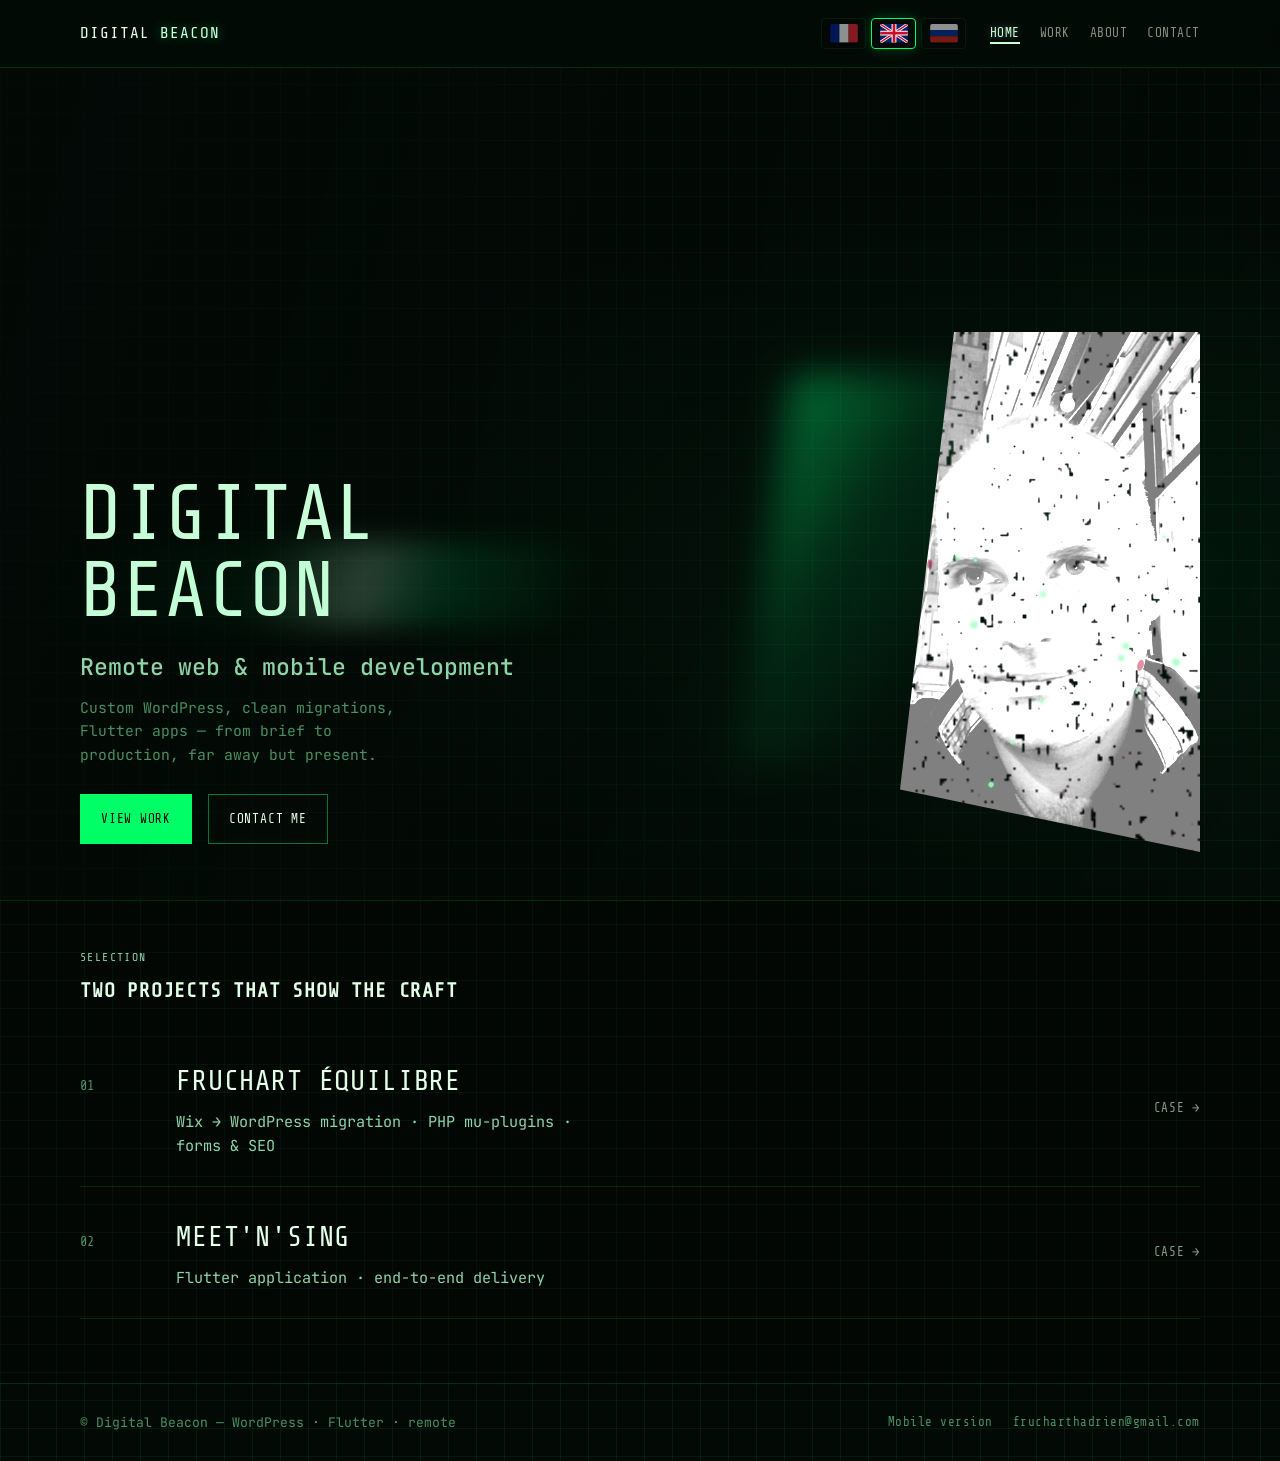
==== index.html @ d57f6b4e "Mobile portrait : fondu bords plus étroit, moins invasif sur le visage. Co-authored-by: Cursor <curs" ====
<!DOCTYPE html>
<html lang="fr">
<head>
  <meta charset="utf-8" />
  <meta name="viewport" content="width=device-width, initial-scale=1" />
  <title>Phare numérique — Développement web &amp; mobile à distance</title>
  <meta name="description" content="Phare numérique — WordPress, Elementor, PHP et Flutter. Sites sur mesure, migrations, apps — à distance." />
  <meta property="og:title" content="Phare numérique — Développement web & mobile" />
  <meta property="og:description" content="Sites sur mesure, migrations WordPress, Flutter — à distance." />
  <meta property="og:type" content="website" />
  <meta property="og:image" content="https://frucharthadrien-code.github.io/assets/portrait.jpg" />
  <link rel="preconnect" href="https://fonts.googleapis.com" />
  <link rel="preconnect" href="https://fonts.gstatic.com" crossorigin />
  <link href="https://fonts.googleapis.com/css2?family=JetBrains+Mono:wght@400;500;600;700&amp;family=Share+Tech+Mono&amp;display=swap" rel="stylesheet" />
  <link rel="stylesheet" href="css/main.css?v=20260812" />
  <script src="js/mobile-persist.js?v=20260812"></script>
</head>
<body data-page="index">
  <canvas id="matrix-canvas" class="matrix-canvas" aria-hidden="true"></canvas>
  <a class="skip-link" href="#main" data-i18n="common.skip">Aller au contenu</a>

  <header class="site-header">
    <div class="site-header__inner">
      <a class="brand" href="index.html"><span data-i18n="brand.line1">Phare</span> <span data-i18n="brand.line2" class="brand__accent">numérique</span></a>
      <div class="nav-bar">
        <button class="nav-toggle" type="button" data-nav-toggle aria-expanded="false" aria-controls="site-nav" data-i18n="common.menu">Menu</button>
        <nav class="nav nav-panel" id="site-nav" data-nav data-i18n-aria="common.navLabel" aria-label="Principale">
          <a href="index.html" aria-current="page" data-i18n="nav.home">Accueil</a>
          <a href="travaux.html" data-i18n="nav.works">Travaux</a>
          <a href="a-propos.html" data-i18n="nav.about">À propos</a>
          <a href="contact.html" data-i18n="nav.contact">Contact</a>
        </nav>
      </div>
    </div>
  </header>

  <main id="main">
    <section class="hero" aria-label="Présentation">
      <div class="hero__visual" aria-hidden="true"></div>
      <div class="hero__layout">
        <div class="hero__content">
          <p class="hero__brand reveal" data-i18n-html="brand.hero">Phare<br /><em>numérique</em></p>
          <h1 class="hero__title reveal" data-i18n="index.hero.title">Développement web &amp; mobile à distance</h1>
          <p class="hero__lead reveal" data-i18n="index.hero.lead">WordPress sur mesure, migrations propres, apps Flutter — du brief à la prod, depuis loin mais présent.</p>
          <div class="cta-row reveal">
            <a class="btn btn--primary" href="travaux.html" data-i18n="index.cta.works">Voir les travaux</a>
            <a class="btn btn--ghost" href="contact.html" data-i18n="index.cta.contact">Me contacter</a>
          </div>
        </div>
        <figure class="hero__portrait hero__portrait--gommage" aria-label="Portrait">
          <div class="hero__portrait-beam" aria-hidden="true"></div>
          <div class="hero__portrait-frame">
            <img src="assets/portrait.jpg" alt="" width="720" height="960" decoding="async" />
          </div>
        </figure>
      </div>
    </section>

    <section class="home-strip">
      <div class="wrap">
        <p class="eyebrow reveal" data-i18n="index.strip.eyebrow">Sélection</p>
        <h2 class="reveal" data-i18n="index.strip.title">Deux chantiers qui montrent le craft</h2>
        <ul class="work-list">
          <li>
            <a class="work-item reveal" href="etudes/fruchart-equilibre.html">
              <span class="work-item__num">01</span>
              <span>
                <p class="work-item__title" data-i18n="index.w1.title">Fruchart Équilibre</p>
                <p class="work-item__meta" data-i18n="index.w1.meta">Migration Wix → WordPress · mu-plugins PHP · formulaires &amp; SEO</p>
              </span>
              <span class="work-item__go" data-i18n="common.study">Étude →</span>
            </a>
          </li>
          <li>
            <a class="work-item reveal" href="etudes/meetnsing.html">
              <span class="work-item__num">02</span>
              <span>
                <p class="work-item__title" data-i18n="index.w2.title">Meet'n'Sing</p>
                <p class="work-item__meta" data-i18n="index.w2.meta">Application Flutter · livraison end-to-end</p>
              </span>
              <span class="work-item__go" data-i18n="common.study">Étude →</span>
            </a>
          </li>
        </ul>
      </div>
    </section>
  </main>

  <footer class="site-footer">
    <div class="site-footer__inner">
      <span data-i18n="common.footerTag">© Phare numérique — WordPress · Flutter · à distance</span>
      <span class="site-footer__links">
        <a href="mobile.html" class="mobile-enter-link" data-set-mobile data-i18n="common.mobileVersion">Version mobile</a>
        <a href="index.html" class="mobile-exit-link" data-clear-mobile data-i18n="common.desktopVersion">Version bureau</a>
        <a href="mailto:frucharthadrien@gmail.com">frucharthadrien@gmail.com</a>
      </span>
    </div>
  </footer>

  <script src="js/i18n.js?v=20260812" defer></script>
  <script src="js/nav-menu.js?v=20260812" defer></script>
  <script src="js/matrix.js?v=20260812" defer></script>
  <script src="js/portrait-gommage.js?v=20260812" defer></script>
  <script src="js/main.js?v=20260812" defer></script>
</body>
</html>
---- css/main.css ----
/* Phare numérique — matrix noir / blanc */
/* Polices chargées via <link> dans le HTML (évite @import + cache) */

:root {
  --bg: #030a06;
  --bg-2: #061510;
  --paper: #e4ffe8;
  --ink: #c8ffd9;
  --ink-soft: #8fd4a8;
  --muted: #4a8f62;
  --matrix: #00ff66;
  --matrix-bright: #b8ffcc;
  --line: rgba(0, 255, 120, 0.14);
  --glow: rgba(0, 255, 120, 0.45);
  --max: 1120px;
  --nav-h: 4.25rem;
  --ease: cubic-bezier(0.22, 1, 0.36, 1);
  --font-display: "Share Tech Mono", "JetBrains Mono", monospace;
  --font-body: "JetBrains Mono", monospace;
  --grid: 28px;
}

*,
*::before,
*::after {
  box-sizing: border-box;
}

html {
  scroll-behavior: smooth;
  overflow-x: hidden;
  max-width: 100%;
}

body {
  margin: 0;
  min-height: 100vh;
  overflow-x: hidden;
  max-width: 100%;
  font-family: var(--font-body);
  font-size: 1rem;
  line-height: 1.6;
  color: var(--paper);
  background-color: var(--bg);
  background-image:
    linear-gradient(rgba(0, 255, 120, 0.07) 1px, transparent 1px),
    linear-gradient(90deg, rgba(0, 255, 120, 0.07) 1px, transparent 1px);
  background-size: var(--grid) var(--grid);
}

.matrix-canvas {
  position: fixed;
  inset: 0;
  width: 100%;
  max-width: 100%;
  height: 100%;
  z-index: -1;
  pointer-events: none;
  opacity: 0.68;
}

main {
  position: relative;
}

img {
  max-width: 100%;
  display: block;
}

a {
  color: inherit;
  text-decoration-thickness: 1px;
  text-underline-offset: 0.2em;
  transition: color 0.2s var(--ease), opacity 0.2s var(--ease);
}

a:hover {
  color: var(--ink);
}

:focus-visible {
  outline: 2px solid var(--ink);
  outline-offset: 3px;
}

.skip-link {
  position: absolute;
  left: 1rem;
  top: -3rem;
  background: var(--ink);
  color: var(--bg);
  padding: 0.5rem 0.75rem;
  z-index: 100;
}

.skip-link:focus {
  top: 1rem;
}

/* —— Nav —— */
.site-header {
  position: sticky;
  top: 0;
  z-index: 50;
  height: var(--nav-h);
  display: flex;
  align-items: center;
  border-bottom: 1px solid var(--line);
  background: rgba(3, 10, 6, 0.9);
  backdrop-filter: blur(10px);
  overflow: visible;
}

.site-header__inner {
  display: flex;
  align-items: center;
  justify-content: space-between;
  gap: 1rem;
  overflow: visible;
  position: relative;
}

.site-header__inner,
.wrap {
  width: min(100% - 2.5rem, var(--max));
  margin-inline: auto;
}

.brand {
  font-family: var(--font-display);
  font-weight: 400;
  font-size: 1rem;
  letter-spacing: 0.06em;
  text-transform: uppercase;
  text-decoration: none;
}

.lang-switch {
  display: flex;
  align-items: center;
  gap: 0.35rem;
  margin-left: auto;
  margin-right: 0.5rem;
}

.lang-switch button {
  display: inline-flex;
  align-items: center;
  justify-content: center;
  border: 1px solid var(--line);
  background: rgba(3, 10, 6, 0.85);
  padding: 0.32rem 0.45rem;
  line-height: 0;
  cursor: pointer;
  border-radius: 4px;
  opacity: 0.55;
  transition: opacity 0.2s var(--ease), border-color 0.2s var(--ease), box-shadow 0.2s var(--ease), transform 0.2s var(--ease);
}

.lang-switch .lang-flag {
  display: block;
  width: 1.75rem;
  height: 1.15rem;
  border-radius: 2px;
  box-shadow: 0 0 0 1px rgba(0, 0, 0, 0.45);
}

.lang-switch button:hover {
  opacity: 0.85;
}

.lang-switch button.is-active {
  opacity: 1;
  border-color: var(--matrix);
  box-shadow: 0 0 14px rgba(0, 255, 120, 0.22);
}

.lang-switch button:focus-visible {
  outline: 2px solid var(--ink);
  outline-offset: 2px;
}

.brand__accent {
  color: var(--ink);
  text-shadow: 0 0 12px var(--glow);
  animation: brand-accent-glow 4s ease-in-out infinite;
}

@keyframes brand-accent-glow {
  0%, 100% { text-shadow: 0 0 10px rgba(0, 255, 120, 0.35); }
  50% { text-shadow: 0 0 18px rgba(0, 255, 120, 0.65), 0 0 32px rgba(0, 255, 120, 0.2); }
}

@media (prefers-reduced-motion: reduce) {
  .brand__accent {
    animation: none;
  }
}

.nav {
  display: flex;
  gap: 1.25rem;
  font-family: var(--font-display);
  font-size: 0.8rem;
  letter-spacing: 0.04em;
  text-transform: uppercase;
}

.nav a {
  text-decoration: none;
  opacity: 0.55;
}

.nav a:hover,
.nav a[aria-current="page"] {
  opacity: 1;
  color: var(--ink);
  text-shadow: 0 0 8px rgba(255, 255, 255, 0.35);
}

.nav a[aria-current="page"] {
  box-shadow: inset 0 -2px 0 var(--ink);
}

.nav-toggle {
  display: none;
  border: 1px solid var(--line);
  background: transparent;
  color: var(--paper);
  padding: 0.45rem 0.65rem;
  font-family: var(--font-display);
  font-size: 0.75rem;
  cursor: pointer;
}

/* —— Hero —— */
.hero {
  position: relative;
  min-height: calc(100vh - var(--nav-h));
  display: flex;
  align-items: end;
  overflow: hidden;
  isolation: isolate;
}

.hero__visual {
  position: absolute;
  inset: 0;
  z-index: -1;
  background:
    linear-gradient(105deg, rgba(3, 10, 6, 0.88) 0%, rgba(3, 10, 6, 0.55) 45%, rgba(3, 10, 6, 0.25) 100%),
    radial-gradient(ellipse at 85% 60%, rgba(0, 255, 120, 0.08), transparent 55%);
  pointer-events: none;
}

.hero__visual::after {
  display: none;
}

.hero__layout {
  width: min(100% - 2.5rem, var(--max));
  margin: 0 auto;
  padding: 2.5rem 0 3rem;
  display: grid;
  grid-template-columns: 1fr min(34vw, 300px);
  gap: clamp(1.5rem, 4vw, 3rem);
  align-items: end;
}

.hero__content {
  padding: 1rem 0 0.5rem;
  min-width: 0;
}

.hero__portrait {
  position: relative;
  margin: 0;
  align-self: end;
  justify-self: end;
  width: min(34vw, 300px);
  height: min(68vh, 520px);
}

.hero__portrait-beam {
  position: absolute;
  left: -45%;
  top: 8%;
  width: 90%;
  height: 75%;
  background: linear-gradient(
    118deg,
    rgba(0, 255, 120, 0.4) 0%,
    rgba(0, 255, 120, 0.1) 35%,
    transparent 70%
  );
  filter: blur(18px);
  transform: skewX(-8deg);
  pointer-events: none;
  z-index: 0;
}

.hero__portrait-frame {
  position: relative;
  width: 100%;
  height: 100%;
  overflow: hidden;
  clip-path: polygon(18% 0, 100% 0, 100% 100%, 0 88%);
  border-radius: 0 0 0 2.5rem;
  box-shadow:
    -12px 0 0 var(--matrix),
    0 0 40px rgba(0, 255, 120, 0.25),
    0 24px 48px rgba(0, 0, 0, 0.6);
}

.hero__portrait-frame::after {
  content: "";
  position: absolute;
  inset: 0;
  background: linear-gradient(
    180deg,
    transparent 55%,
    rgba(0, 0, 0, 0.55) 100%
  );
  pointer-events: none;
  z-index: 2;
}

.hero__portrait img {
  width: 100%;
  height: 100%;
  object-fit: cover;
  object-position: center 12%;
  filter: contrast(1.12) grayscale(1);
  transform: scale(1.02);
  -webkit-mask-image: linear-gradient(
    to bottom,
    transparent 0%,
    rgba(0, 0, 0, 0.45) 7%,
    rgba(0, 0, 0, 0.85) 12%,
    #000 20%,
    #000 100%
  );
  mask-image: linear-gradient(
    to bottom,
    transparent 0%,
    rgba(0, 0, 0, 0.45) 7%,
    rgba(0, 0, 0, 0.85) 12%,
    #000 20%,
    #000 100%
  );
}

.hero__portrait--gommage.is-gommage-running .hero__portrait-frame img {
  opacity: 0;
}

.hero__portrait--gommage.is-gommage-done:not(.is-gommage-fallback) .hero__portrait-frame img {
  opacity: 0;
}

.hero__portrait-gommage {
  position: absolute;
  inset: 0;
  z-index: 3;
  pointer-events: none;
}

@media (prefers-reduced-motion: reduce) {
  .hero__portrait--gommage .hero__portrait-frame img {
    opacity: 1;
  }
}

.hero__brand {
  position: relative;
  isolation: isolate;
  font-family: var(--font-display);
  font-weight: 400;
  font-size: clamp(2.4rem, 8vw, 4.8rem);
  line-height: 1;
  letter-spacing: 0.02em;
  text-transform: uppercase;
  margin: 0 0 1.25rem;
  max-width: 14ch;
  background-image: linear-gradient(
    102deg,
    var(--ink) 0%,
    var(--ink) 36%,
    var(--matrix-bright) 44%,
    #f0fff4 50%,
    var(--matrix-bright) 56%,
    var(--ink) 64%,
    var(--ink) 100%
  );
  background-size: 280% 100%;
  background-position: 115% 0;
  -webkit-background-clip: text;
  background-clip: text;
  -webkit-text-fill-color: transparent;
  animation:
    hero-phare-sweep 5.5s ease-in-out infinite,
    hero-phare-glow 5.5s ease-in-out infinite;
}

.hero__brand::before {
  content: "";
  position: absolute;
  left: -5%;
  top: 42%;
  width: 130%;
  height: 55%;
  background: linear-gradient(
    108deg,
    transparent 0%,
    rgba(0, 255, 120, 0.04) 28%,
    rgba(184, 255, 204, 0.22) 42%,
    rgba(0, 255, 120, 0.12) 52%,
    transparent 72%
  );
  filter: blur(14px);
  transform-origin: 8% 50%;
  animation: hero-phare-beam 5.5s ease-in-out infinite;
  pointer-events: none;
  z-index: -1;
}

.hero__brand em {
  font-style: normal;
  -webkit-text-fill-color: transparent;
  color: inherit;
  text-shadow: none;
}

@keyframes hero-phare-sweep {
  0%, 18% { background-position: 115% 0; }
  48%, 58% { background-position: -15% 0; }
  82%, 100% { background-position: 115% 0; }
}

@keyframes hero-phare-glow {
  0%, 20%, 80%, 100% {
    filter: drop-shadow(0 0 14px rgba(0, 255, 120, 0.22));
  }
  50% {
    filter:
      drop-shadow(0 0 26px rgba(0, 255, 120, 0.55))
      drop-shadow(0 0 48px rgba(0, 255, 120, 0.18));
  }
}

@keyframes hero-phare-beam {
  0%, 18% { opacity: 0.25; transform: rotate(-14deg) scaleX(0.65); }
  48%, 58% { opacity: 1; transform: rotate(6deg) scaleX(1); }
  82%, 100% { opacity: 0.25; transform: rotate(-14deg) scaleX(0.65); }
}

@media (prefers-reduced-motion: reduce) {
  .hero__brand {
    animation: none;
    background: none;
    -webkit-text-fill-color: var(--ink);
    color: var(--ink);
    filter: drop-shadow(0 0 14px rgba(0, 255, 120, 0.3));
  }

  .hero__brand::before {
    animation: none;
    opacity: 0.35;
    transform: rotate(-6deg);
  }

  .hero__brand em {
    -webkit-text-fill-color: var(--ink);
    color: var(--ink);
  }
}

.hero__title {
  font-family: var(--font-body);
  font-weight: 500;
  font-size: clamp(1.1rem, 2.2vw, 1.45rem);
  line-height: 1.35;
  margin: 0 0 0.85rem;
  max-width: 32ch;
  color: var(--ink-soft);
}

.hero__lead {
  margin: 0 0 1.75rem;
  color: var(--muted);
  max-width: 38ch;
  font-size: 0.92rem;
}

.cta-row {
  display: flex;
  flex-wrap: wrap;
  gap: 0.75rem 1rem;
}

.btn {
  display: inline-flex;
  align-items: center;
  justify-content: center;
  gap: 0.4rem;
  font-family: var(--font-display);
  font-size: 0.8rem;
  letter-spacing: 0.06em;
  text-transform: uppercase;
  text-decoration: none;
  padding: 0.85rem 1.25rem;
  border: 1px solid transparent;
  transition: transform 0.2s var(--ease), background 0.2s var(--ease), color 0.2s var(--ease), border-color 0.2s var(--ease), box-shadow 0.2s var(--ease);
}

.btn:hover {
  transform: translateY(-2px);
  color: inherit;
}

.btn--primary {
  background: var(--matrix);
  color: var(--bg);
}

.btn--primary:hover {
  background: var(--matrix-bright);
  color: var(--bg);
  box-shadow: 0 0 24px rgba(0, 255, 120, 0.45);
}

.btn--ghost {
  background: transparent;
  border-color: rgba(0, 255, 120, 0.45);
  color: var(--paper);
}

.btn--ghost:hover {
  border-color: var(--matrix);
  color: var(--matrix-bright);
  box-shadow: 0 0 16px rgba(0, 255, 120, 0.25);
}

/* —— Reveal motion —— */
.reveal {
  opacity: 0;
  transform: translateY(1.25rem);
  transition: opacity 0.7s var(--ease), transform 0.7s var(--ease);
}

.reveal.is-in {
  opacity: 1;
  transform: none;
}

.hero .reveal:nth-child(1) { transition-delay: 0.05s; }
.hero .reveal:nth-child(2) { transition-delay: 0.15s; }
.hero .reveal:nth-child(3) { transition-delay: 0.25s; }
.hero .reveal:nth-child(4) { transition-delay: 0.35s; }

/* —— Page sections —— */
.page-hero {
  padding: 3.5rem 0 2rem;
  border-bottom: 1px solid var(--line);
  background: rgba(3, 10, 6, 0.82);
  backdrop-filter: blur(8px);
}

.page-hero .wrap {
  padding: 1.25rem 1.35rem;
  background: rgba(3, 10, 6, 0.55);
  border: 1px solid var(--line);
  border-radius: 4px;
}

.page-hero h1 {
  font-family: var(--font-display);
  font-size: clamp(2.25rem, 5.5vw, 3.4rem);
  letter-spacing: 0.04em;
  text-transform: uppercase;
  line-height: 1.05;
  margin: 0 0 0.85rem;
  color: var(--paper);
  text-shadow:
    0 0 28px rgba(0, 0, 0, 0.95),
    0 2px 6px rgba(0, 0, 0, 0.85);
}

.page-hero p {
  margin: 0;
  color: var(--ink);
  max-width: 50ch;
  font-size: 1.08rem;
  line-height: 1.65;
  text-shadow: 0 1px 10px rgba(0, 0, 0, 0.9);
}

.section {
  padding: 3.5rem 0;
  background: rgba(3, 10, 6, 0.78);
  backdrop-filter: blur(6px);
}

.section--tight {
  padding: 2.5rem 0 4rem;
  background: rgba(3, 10, 6, 0.78);
  backdrop-filter: blur(6px);
}

.section .wrap,
.section--tight .wrap {
  padding: 1.25rem 1.35rem;
  background: rgba(3, 10, 6, 0.5);
  border: 1px solid rgba(0, 255, 120, 0.1);
  border-radius: 4px;
}

.eyebrow {
  font-family: var(--font-display);
  font-size: 0.72rem;
  letter-spacing: 0.12em;
  text-transform: uppercase;
  color: var(--ink-soft);
  margin: 0 0 0.5rem;
}

/* —— Work list —— */
.work-list {
  list-style: none;
  margin: 0;
  padding: 0;
}

.work-item {
  display: grid;
  grid-template-columns: 4.5rem 1fr auto;
  gap: 1rem 1.5rem;
  align-items: baseline;
  padding: 1.75rem 0;
  border-bottom: 1px solid var(--line);
  text-decoration: none;
  color: inherit;
}

.work-item:hover .work-item__title {
  color: var(--ink);
  text-shadow: 0 0 10px rgba(255, 255, 255, 0.3);
}

.work-item__num {
  font-family: var(--font-display);
  font-size: 0.85rem;
  color: var(--muted);
}

.work-item__title {
  font-family: var(--font-display);
  font-size: clamp(1.2rem, 3vw, 1.75rem);
  letter-spacing: 0.03em;
  text-transform: uppercase;
  margin: 0 0 0.35rem;
  transition: color 0.2s var(--ease), text-shadow 0.2s var(--ease);
}

/* Liens version mobile — accueil uniquement pour entrer, sortie si mode actif */
.mobile-enter-link {
  display: inline;
}

html.force-mobile .mobile-enter-link {
  display: none;
}

.mobile-exit-link {
  display: none;
}

html.force-mobile .mobile-exit-link {
  display: inline;
}

.work-item__meta {
  margin: 0;
  color: var(--ink-soft);
  font-size: 0.95rem;
  max-width: 48ch;
  text-shadow: 0 1px 8px rgba(0, 0, 0, 0.85);
}

.work-item__go {
  font-family: var(--font-display);
  font-size: 0.78rem;
  letter-spacing: 0.06em;
  text-transform: uppercase;
  white-space: nowrap;
  align-self: center;
  opacity: 0.6;
}

.work-item:hover .work-item__go {
  opacity: 1;
}

/* —— Case study —— */
.case-kicker {
  font-family: var(--font-display);
  font-size: 0.88rem;
  letter-spacing: 0.08em;
  text-transform: uppercase;
  color: var(--ink);
  margin: 0 0 1rem;
  text-shadow: 0 1px 8px rgba(0, 0, 0, 0.85);
}

.case-kicker a {
  text-decoration: none;
}

.prose {
  max-width: 62ch;
}

.prose h2 {
  font-family: var(--font-display);
  font-size: 1.38rem;
  letter-spacing: 0.04em;
  text-transform: uppercase;
  margin: 2.25rem 0 0.85rem;
  color: var(--paper);
  text-shadow: 0 0 20px rgba(0, 0, 0, 0.9);
}

.prose p,
.prose li {
  color: var(--paper);
  font-size: 1.05rem;
  line-height: 1.72;
  text-shadow: 0 1px 12px rgba(0, 0, 0, 0.88);
}

.prose code {
  font-size: 0.88em;
  color: var(--matrix-bright);
  background: rgba(0, 255, 120, 0.08);
  padding: 0.12em 0.35em;
  border-radius: 3px;
}

.prose ul {
  padding-left: 1.15rem;
}

.stack-tags {
  display: flex;
  flex-wrap: wrap;
  gap: 0.5rem;
  margin: 1rem 0 0;
  padding: 0;
  list-style: none;
}

.stack-tags li {
  font-family: var(--font-display);
  font-size: 0.7rem;
  letter-spacing: 0.06em;
  text-transform: uppercase;
  padding: 0.35rem 0.65rem;
  border: 1px solid var(--line);
  background: rgba(255, 255, 255, 0.04);
}

.live-link {
  display: inline-flex;
  margin-top: 1.5rem;
  font-family: var(--font-display);
  font-size: 0.82rem;
  letter-spacing: 0.06em;
  text-transform: uppercase;
  text-decoration: none;
  color: var(--ink);
}

.live-link:hover {
  text-shadow: 0 0 10px var(--glow);
}

/* —— Case study page (Meet'n'Sing…) —— */
.case-page__hero {
  background: rgba(3, 10, 6, 0.88);
}

.case-page__hero .wrap {
  padding: 1.5rem 1.35rem;
  background: rgba(3, 10, 6, 0.65);
  border: 1px solid var(--line);
  border-radius: 4px;
}

.case-page__hero h1 {
  background: linear-gradient(120deg, var(--paper) 0%, var(--matrix-bright) 45%, #ff6ec7 100%);
  -webkit-background-clip: text;
  background-clip: text;
  color: transparent;
  filter: drop-shadow(0 2px 8px rgba(0, 0, 0, 0.95));
}

.case-page__hero > .wrap > p {
  font-size: 1.1rem;
  color: var(--ink);
  line-height: 1.65;
  text-shadow: 0 1px 10px rgba(0, 0, 0, 0.9);
}

.case-page__tags {
  margin-top: 1.25rem;
}

.case-stats {
  display: grid;
  grid-template-columns: repeat(3, 1fr);
  gap: 1rem;
  padding: 1.25rem 1.35rem 2.5rem;
  border-bottom: 1px solid var(--line);
  background: rgba(3, 10, 6, 0.8);
  backdrop-filter: blur(6px);
  border: 1px solid rgba(0, 255, 120, 0.1);
  border-radius: 4px;
}

.case-stats__item {
  padding: 1rem 0.75rem;
  border: 1px solid var(--line);
  background: rgba(3, 10, 6, 0.72);
  text-align: center;
}

.case-stats__num {
  display: block;
  font-family: var(--font-display);
  font-size: clamp(1.4rem, 4vw, 2rem);
  color: var(--matrix-bright);
  letter-spacing: 0.04em;
}

.case-stats__label {
  display: block;
  margin-top: 0.35rem;
  font-size: 0.82rem;
  color: var(--ink);
  letter-spacing: 0.04em;
  text-transform: uppercase;
  text-shadow: 0 1px 8px rgba(0, 0, 0, 0.85);
}

.case-feature {
  padding: 2.5rem 0 1rem;
  display: flex;
  justify-content: center;
  background: rgba(3, 10, 6, 0.75);
  backdrop-filter: blur(6px);
}

.phone-frame {
  margin: 0;
  max-width: 280px;
  position: relative;
}

.phone-frame img {
  width: 100%;
  border-radius: 1.35rem;
  border: 2px solid rgba(255, 110, 199, 0.35);
  box-shadow:
    0 0 0 1px rgba(0, 255, 120, 0.2),
    0 0 40px rgba(255, 110, 199, 0.15),
    0 24px 48px rgba(0, 0, 0, 0.55);
  transition: transform 0.35s var(--ease), box-shadow 0.35s var(--ease);
}

.phone-frame:hover img {
  transform: translateY(-6px) scale(1.02);
  box-shadow:
    0 0 0 1px rgba(0, 255, 120, 0.35),
    0 0 50px rgba(255, 110, 199, 0.25),
    0 32px 56px rgba(0, 0, 0, 0.6);
}

.phone-frame figcaption {
  margin-top: 0.85rem;
  font-size: 0.92rem;
  color: var(--ink);
  text-align: center;
  line-height: 1.45;
  text-shadow: 0 1px 10px rgba(0, 0, 0, 0.9);
}

.phone-frame figcaption strong {
  color: var(--matrix-bright);
  font-family: var(--font-display);
  font-weight: 400;
  letter-spacing: 0.04em;
}

.phone-frame--hero {
  max-width: min(72vw, 320px);
}

.phone-frame--hero figcaption {
  font-family: var(--font-display);
  font-size: 0.78rem;
  letter-spacing: 0.08em;
  text-transform: uppercase;
  color: var(--muted);
}

/* Captures bureau complètes — recadrage haut/bas (chrome + barre des tâches) */
.shot-frame {
  margin: 0 auto;
  max-width: min(95vw, 820px);
  overflow: hidden;
  border-radius: 6px;
  border: 1px solid var(--line);
  box-shadow:
    0 0 0 1px rgba(0, 255, 120, 0.15),
    0 20px 40px rgba(0, 0, 0, 0.45);
  background: rgba(3, 10, 6, 0.9);
}

.shot-frame img {
  display: block;
  width: 100%;
  height: auto;
  clip-path: inset(7.5% 0 9.5% 0);
  transform: scale(1.06);
  transform-origin: center center;
}

.shot-frame figcaption {
  margin-top: 0.85rem;
  font-size: 0.92rem;
  color: var(--ink);
  text-align: center;
  line-height: 1.45;
  text-shadow: 0 1px 10px rgba(0, 0, 0, 0.9);
}

.shot-frame figcaption strong {
  color: var(--matrix-bright);
  font-family: var(--font-display);
  font-weight: 400;
  letter-spacing: 0.04em;
}

.case-gallery-note {
  margin: 0 0 1.75rem;
  font-size: 0.82rem;
  color: var(--ink-soft);
  line-height: 1.5;
  font-style: italic;
}

.case-gallery .shot-frame {
  max-width: 100%;
  width: min(100%, 820px);
  justify-self: center;
}

html.force-mobile .case-gallery .shot-frame {
  width: min(92vw, 820px);
}

@media (max-width: 760px) {
  .case-gallery .shot-frame {
    width: min(92vw, 820px);
  }
}

.case-gallery-section {
  padding-top: 1rem;
  background: rgba(3, 10, 6, 0.78);
  backdrop-filter: blur(6px);
}

.case-gallery-section .wrap {
  padding: 1.25rem 1.35rem;
  background: rgba(3, 10, 6, 0.5);
  border: 1px solid rgba(0, 255, 120, 0.1);
  border-radius: 4px;
}

.case-gallery__title {
  font-family: var(--font-display);
  font-size: 1.25rem;
  letter-spacing: 0.04em;
  text-transform: uppercase;
  margin: 0 0 2rem;
  text-shadow: 0 0 20px rgba(0, 0, 0, 0.9);
}

.case-gallery {
  display: grid;
  grid-template-columns: repeat(auto-fill, minmax(220px, 1fr));
  gap: 2rem 1.5rem;
  align-items: start;
}

.case-gallery .phone-frame {
  max-width: 100%;
  justify-self: center;
  width: min(100%, 260px);
}

@media (max-width: 760px) {
  .case-stats {
    grid-template-columns: 1fr;
  }

  .case-gallery {
    grid-template-columns: 1fr;
    gap: 2.5rem;
  }

  .case-gallery .phone-frame {
    width: min(85vw, 280px);
    margin-inline: auto;
  }

  /* Captures toujours visibles — pas bloquées par reveal */
  .case-page .case-gallery-section .phone-frame.reveal,
  .case-page .case-gallery-section .shot-frame.reveal {
    opacity: 1;
    transform: none;
  }
}

html.force-mobile .case-gallery {
  grid-template-columns: 1fr;
  gap: 2.5rem;
}

html.force-mobile .case-gallery .phone-frame {
  width: min(85vw, 280px);
  margin-inline: auto;
}

html.force-mobile .case-page .case-gallery-section .phone-frame.reveal,
html.force-mobile .case-page .case-gallery-section .shot-frame.reveal {
  opacity: 1;
  transform: none;
}

/* —— About / contact —— */
.split {
  display: grid;
  grid-template-columns: 1.1fr 0.9fr;
  gap: 3rem;
  align-items: start;
}

.panel {
  padding: 1.5rem;
  border: 1px solid var(--line);
  background: rgba(255, 255, 255, 0.03);
}

.panel h2 {
  font-family: var(--font-display);
  font-size: 1rem;
  letter-spacing: 0.04em;
  text-transform: uppercase;
  margin: 0 0 0.75rem;
}

.panel p {
  margin: 0 0 0.75rem;
  color: var(--ink-soft);
  font-size: 0.92rem;
}

.panel p:last-child {
  margin-bottom: 0;
}

.contact-mail {
  font-family: var(--font-display);
  font-size: clamp(1rem, 3vw, 1.4rem);
  text-decoration: none;
  letter-spacing: 0.04em;
}

.contact-list {
  list-style: none;
  margin: 1.5rem 0 0;
  padding: 0;
}

.contact-list li {
  padding: 0.65rem 0;
  border-top: 1px solid var(--line);
  font-family: var(--font-display);
  font-size: 0.88rem;
  letter-spacing: 0.03em;
}

.contact-list a {
  text-decoration: none;
  display: flex;
  justify-content: space-between;
  gap: 1rem;
}

/* —— Footer —— */
.site-footer {
  margin-top: auto;
  border-top: 1px solid var(--line);
  padding: 1.75rem 0;
  font-size: 0.82rem;
  color: var(--muted);
}

.site-footer__inner {
  width: min(100% - 2.5rem, var(--max));
  margin-inline: auto;
  display: flex;
  flex-wrap: wrap;
  justify-content: space-between;
  gap: 0.75rem 1.5rem;
  align-items: center;
}

.site-footer__links {
  display: flex;
  flex-wrap: wrap;
  gap: 1rem 1.25rem;
}

.site-footer a {
  text-decoration: none;
  font-family: var(--font-display);
  font-size: 0.78rem;
  letter-spacing: 0.04em;
}

/* —— Home strip —— */
.home-strip {
  padding: 3rem 0 4rem;
  border-top: 1px solid var(--line);
  background: rgba(0, 0, 0, 0.25);
}

.home-strip h2 {
  font-family: var(--font-display);
  font-size: 1.25rem;
  letter-spacing: 0.04em;
  text-transform: uppercase;
  margin: 0 0 1.5rem;
}

/* —— Mobile nav escalier (Fruchart §8bis) —— */
@keyframes phNavUnfold {
  from {
    max-height: 0;
    padding-top: 0;
    padding-bottom: 0;
    margin-bottom: 0;
    transform: translateY(-10px);
    overflow: hidden;
  }
  to {
    max-height: 52px;
    padding-top: 0.55rem;
    padding-bottom: 0.55rem;
    margin-bottom: 6px;
    transform: translateY(0);
    overflow: hidden;
  }
}

@keyframes phNavFold {
  from {
    max-height: 52px;
    padding-top: 0.55rem;
    padding-bottom: 0.55rem;
    margin-bottom: 6px;
    transform: translateY(0);
    overflow: hidden;
  }
  to {
    max-height: 0;
    padding-top: 0;
    padding-bottom: 0;
    margin-bottom: 0;
    transform: translateY(-10px);
    overflow: hidden;
  }
}

.nav-bar {
  position: relative;
  flex-shrink: 0;
  z-index: 2;
}

/* Menu ouvert — au-dessus de tout le contenu (Fruchart §8bis) */
body.nav-menu-open .site-header {
  z-index: 100050;
  isolation: isolate;
  overflow: visible;
}

body.nav-menu-open .site-header__inner {
  z-index: 100051;
  overflow: visible;
}

body.nav-menu-open .nav-bar {
  z-index: 100052;
  isolation: isolate;
}

body.nav-menu-open .lang-switch {
  z-index: 100052;
}

body.nav-menu-open .nav.is-open,
body.nav-menu-open .nav[data-menu-state="opening"],
body.nav-menu-open .nav[data-menu-state="closing"] {
  z-index: 100060;
}

body.nav-menu-open .nav a {
  position: relative;
  z-index: 100061;
}

/* backdrop-filter sur le contenu = couche GPU au-dessus du menu sticky */
body.nav-menu-open .page-hero,
body.nav-menu-open .section,
body.nav-menu-open .section--tight,
body.nav-menu-open .case-stats,
body.nav-menu-open .case-gallery-section,
body.nav-menu-open .case-feature {
  backdrop-filter: none;
}

@media (max-width: 760px) {
  .nav-toggle {
    display: inline-flex;
  }

  .nav-bar {
    position: relative;
  }

  .nav {
    position: absolute;
    top: calc(100% + 6px);
    right: 0;
    left: auto;
    flex-direction: column;
    align-items: flex-end;
    gap: 0;
    min-width: 0;
    width: max-content;
    max-width: min(calc(100vw - 24px), 280px);
    padding: 0;
    background: transparent;
    border: none;
    display: none;
    z-index: 100060;
  }

  .nav.is-open {
    display: flex;
  }

  .nav a {
    display: block;
    width: max-content;
    min-width: 118px;
    max-width: calc(100vw - 48px);
    align-self: flex-end;
    text-align: center;
    padding: 0.55rem 0.85rem;
    margin-bottom: 6px;
    border: 1px solid var(--matrix);
    background: rgba(3, 10, 6, 0.98);
    box-shadow: 0 0 14px rgba(0, 255, 120, 0.18);
    opacity: 1;
    position: relative;
    z-index: 100061;
  }

  .nav a[aria-current="page"] {
    box-shadow: 0 0 16px rgba(0, 255, 120, 0.35);
    border-color: var(--matrix-bright);
  }

  .nav a:nth-child(1) { margin-right: 0; }
  .nav a:nth-child(2) { margin-right: 12px; }
  .nav a:nth-child(3) { margin-right: 24px; }
  .nav a:nth-child(4) { margin-right: 36px; }

  .nav[data-menu-state="opening"] a {
    overflow: hidden;
    pointer-events: none;
    animation: phNavUnfold 0.34s ease both;
  }

  .nav[data-menu-state="opening"] a:nth-child(1) { animation-delay: 0.04s; }
  .nav[data-menu-state="opening"] a:nth-child(2) { animation-delay: 0.08s; }
  .nav[data-menu-state="opening"] a:nth-child(3) { animation-delay: 0.12s; }
  .nav[data-menu-state="opening"] a:nth-child(4) { animation-delay: 0.16s; }

  .nav[data-menu-state="open"] a {
    max-height: none;
    overflow: visible;
    transform: none;
    animation: none;
    pointer-events: auto;
    cursor: pointer;
  }

  .nav[data-menu-state="closing"] a {
    pointer-events: none;
    animation: phNavFold 0.34s ease both;
  }

  .nav[data-menu-state="closing"] a:nth-child(4) { animation-delay: 0.04s; }
  .nav[data-menu-state="closing"] a:nth-child(3) { animation-delay: 0.08s; }
  .nav[data-menu-state="closing"] a:nth-child(2) { animation-delay: 0.12s; }
  .nav[data-menu-state="closing"] a:nth-child(1) { animation-delay: 0.16s; }

  .work-item {
    grid-template-columns: 2.5rem 1fr;
  }

  .work-item__go {
    grid-column: 2;
  }

  .split {
    grid-template-columns: 1fr;
    gap: 1.5rem;
  }

  .hero__layout {
    grid-template-columns: 1fr;
    padding-bottom: 2rem;
  }

  .hero__portrait {
    order: -1;
    width: min(72vw, 260px);
    height: min(96vw, 340px);
    justify-self: start;
    margin-bottom: 0.5rem;
  }

  .hero__portrait::after {
    content: "";
    position: absolute;
    inset: 0;
    z-index: 4;
    pointer-events: none;
    background:
      linear-gradient(
        to left,
        var(--bg) 0%,
        rgba(3, 10, 6, 0.72) 5%,
        rgba(3, 10, 6, 0.2) 11%,
        transparent 19%
      ),
      linear-gradient(
        128deg,
        var(--bg) 0%,
        rgba(3, 10, 6, 0.62) 7%,
        rgba(3, 10, 6, 0.16) 13%,
        transparent 21%
      ),
      linear-gradient(
        180deg,
        var(--bg) 0%,
        rgba(3, 10, 6, 0.68) 5%,
        rgba(3, 10, 6, 0.22) 11%,
        rgba(3, 10, 6, 0.05) 17%,
        transparent 23%
      );
  }

  .hero__portrait-frame {
    clip-path: polygon(11% 0, 100% 0, 100% 100%, 0 91%);
    border-radius: 0 0 0 1.75rem;
    box-shadow:
      -8px 0 0 var(--matrix),
      0 0 24px rgba(0, 255, 120, 0.2),
      0 16px 32px rgba(0, 0, 0, 0.5);
  }

  .hero__portrait img {
    object-position: center 26%;
    -webkit-mask-image:
      linear-gradient(to left, transparent 0%, rgba(0, 0, 0, 0.45) 4%, #000 13%, #000 100%),
      linear-gradient(128deg, transparent 0%, rgba(0, 0, 0, 0.3) 7%, #000 17%, #000 100%),
      linear-gradient(to bottom, transparent 0%, rgba(0, 0, 0, 0.45) 4%, #000 15%, #000 100%);
    -webkit-mask-composite: source-in;
    mask-image:
      linear-gradient(to left, transparent 0%, rgba(0, 0, 0, 0.45) 4%, #000 13%, #000 100%),
      linear-gradient(128deg, transparent 0%, rgba(0, 0, 0, 0.3) 7%, #000 17%, #000 100%),
      linear-gradient(to bottom, transparent 0%, rgba(0, 0, 0, 0.45) 4%, #000 15%, #000 100%);
    mask-composite: intersect;
  }

  .hero__content {
    padding-top: 0;
    padding-bottom: 0;
  }

  .hero {
    overflow: hidden;
  }

  .hero__portrait-beam {
    left: -25%;
    width: 75%;
  }

  .matrix-canvas {
    opacity: 0.62;
  }
}

/* force-mobile — même menu escalier que @media mobile */
html.force-mobile .nav-toggle {
  display: inline-flex;
}

html.force-mobile .nav-bar {
  position: relative;
}

html.force-mobile .nav {
  position: absolute;
  top: calc(100% + 6px);
  right: 0;
  left: auto;
  flex-direction: column;
  align-items: flex-end;
  gap: 0;
  min-width: 0;
  width: max-content;
  max-width: min(calc(100vw - 24px), 280px);
  padding: 0;
  background: transparent;
  border: none;
  display: none;
  z-index: 100060;
}

html.force-mobile .nav.is-open {
  display: flex;
}

html.force-mobile .nav a {
  display: block;
  width: max-content;
  min-width: 118px;
  max-width: calc(100vw - 48px);
  align-self: flex-end;
  text-align: center;
  padding: 0.55rem 0.85rem;
  margin-bottom: 6px;
  border: 1px solid var(--matrix);
  background: rgba(3, 10, 6, 0.98);
  box-shadow: 0 0 14px rgba(0, 255, 120, 0.18);
  opacity: 1;
  position: relative;
  z-index: 100061;
}

html.force-mobile .nav a[aria-current="page"] {
  box-shadow: 0 0 16px rgba(0, 255, 120, 0.35);
  border-color: var(--matrix-bright);
}

html.force-mobile .nav a:nth-child(1) { margin-right: 0; }
html.force-mobile .nav a:nth-child(2) { margin-right: 12px; }
html.force-mobile .nav a:nth-child(3) { margin-right: 24px; }
html.force-mobile .nav a:nth-child(4) { margin-right: 36px; }

html.force-mobile .nav[data-menu-state="opening"] a {
  overflow: hidden;
  pointer-events: none;
  animation: phNavUnfold 0.34s ease both;
}

html.force-mobile .nav[data-menu-state="opening"] a:nth-child(1) { animation-delay: 0.04s; }
html.force-mobile .nav[data-menu-state="opening"] a:nth-child(2) { animation-delay: 0.08s; }
html.force-mobile .nav[data-menu-state="opening"] a:nth-child(3) { animation-delay: 0.12s; }
html.force-mobile .nav[data-menu-state="opening"] a:nth-child(4) { animation-delay: 0.16s; }

html.force-mobile .nav[data-menu-state="open"] a {
  max-height: none;
  overflow: visible;
  transform: none;
  animation: none;
  pointer-events: auto;
  cursor: pointer;
}

html.force-mobile .nav[data-menu-state="closing"] a {
  pointer-events: none;
  animation: phNavFold 0.34s ease both;
}

html.force-mobile .nav[data-menu-state="closing"] a:nth-child(4) { animation-delay: 0.04s; }
html.force-mobile .nav[data-menu-state="closing"] a:nth-child(3) { animation-delay: 0.08s; }
html.force-mobile .nav[data-menu-state="closing"] a:nth-child(2) { animation-delay: 0.12s; }
html.force-mobile .nav[data-menu-state="closing"] a:nth-child(1) { animation-delay: 0.16s; }

html.force-mobile .work-item {
  grid-template-columns: 2.5rem 1fr;
}

html.force-mobile .work-item__go {
  grid-column: 2;
}

html.force-mobile .split {
  grid-template-columns: 1fr;
  gap: 1.5rem;
}

html.force-mobile .hero__layout {
  grid-template-columns: 1fr;
  padding-bottom: 2rem;
}

html.force-mobile .hero__portrait {
  order: -1;
  width: min(72vw, 260px);
  height: min(96vw, 340px);
  justify-self: start;
  margin-bottom: 0.5rem;
}

html.force-mobile .hero__portrait::after {
  content: "";
  position: absolute;
  inset: 0;
  z-index: 4;
  pointer-events: none;
  background:
    linear-gradient(
      to left,
      var(--bg) 0%,
      rgba(3, 10, 6, 0.72) 5%,
      rgba(3, 10, 6, 0.2) 11%,
      transparent 19%
    ),
    linear-gradient(
      128deg,
      var(--bg) 0%,
      rgba(3, 10, 6, 0.62) 7%,
      rgba(3, 10, 6, 0.16) 13%,
      transparent 21%
    ),
    linear-gradient(
      180deg,
      var(--bg) 0%,
      rgba(3, 10, 6, 0.68) 5%,
      rgba(3, 10, 6, 0.22) 11%,
      rgba(3, 10, 6, 0.05) 17%,
      transparent 23%
    );
}

html.force-mobile .hero__portrait-frame {
  clip-path: polygon(11% 0, 100% 0, 100% 100%, 0 91%);
  border-radius: 0 0 0 1.75rem;
  box-shadow:
    -8px 0 0 var(--matrix),
    0 0 24px rgba(0, 255, 120, 0.2),
    0 16px 32px rgba(0, 0, 0, 0.5);
}

html.force-mobile .hero__portrait img {
  object-position: center 26%;
  -webkit-mask-image:
    linear-gradient(to left, transparent 0%, rgba(0, 0, 0, 0.45) 4%, #000 13%, #000 100%),
    linear-gradient(128deg, transparent 0%, rgba(0, 0, 0, 0.3) 7%, #000 17%, #000 100%),
    linear-gradient(to bottom, transparent 0%, rgba(0, 0, 0, 0.45) 4%, #000 15%, #000 100%);
  -webkit-mask-composite: source-in;
  mask-image:
    linear-gradient(to left, transparent 0%, rgba(0, 0, 0, 0.45) 4%, #000 13%, #000 100%),
    linear-gradient(128deg, transparent 0%, rgba(0, 0, 0, 0.3) 7%, #000 17%, #000 100%),
    linear-gradient(to bottom, transparent 0%, rgba(0, 0, 0, 0.45) 4%, #000 15%, #000 100%);
  mask-composite: intersect;
}

html.force-mobile .hero__content {
  padding-top: 0;
  padding-bottom: 0;
}

html.force-mobile .matrix-canvas {
  opacity: 0.62;
  left: 0;
  right: 0;
  width: 100%;
  max-width: 100%;
  transform: none;
}

html.force-mobile .hero__brand {
  font-size: clamp(2rem, 11vw, 3.2rem);
}

html.force-mobile .hero {
  overflow: hidden;
}

html.force-mobile .hero__portrait-beam {
  display: none;
}

html.force-mobile .site-header,
html.force-mobile .site-header__inner {
  overflow: visible;
}

html.force-mobile .site-header,
html.force-mobile main,
html.force-mobile .home-strip,
html.force-mobile .site-footer {
  max-width: 100%;
}

html.force-mobile .hero__layout,
html.force-mobile .wrap,
html.force-mobile .site-header__inner {
  width: min(100% - 1.5rem, var(--max));
  max-width: 100%;
}

html.force-mobile body {
  overflow-x: hidden;
  max-width: 100%;
  width: 100%;
  margin: 0;
  box-shadow: none;
  position: relative;
}

@media (min-width: 761px) {
  html.force-mobile body {
    max-width: 480px;
    margin-inline: auto;
    box-shadow: 0 0 0 1px var(--line);
  }

  html.force-mobile .matrix-canvas {
    left: 50%;
    right: auto;
    width: 480px;
    max-width: 480px;
    transform: translateX(-50%);
  }
}

@media (prefers-reduced-motion: reduce) {
  html { scroll-behavior: auto; }
  .reveal {
    opacity: 1;
    transform: none;
    transition: none;
  }
  .btn:hover {
    transform: none;
  }
  .nav[data-menu-state="opening"] a,
  .nav[data-menu-state="closing"] a,
  html.force-mobile .nav[data-menu-state="opening"] a,
  html.force-mobile .nav[data-menu-state="closing"] a {
    animation: none !important;
  }
}
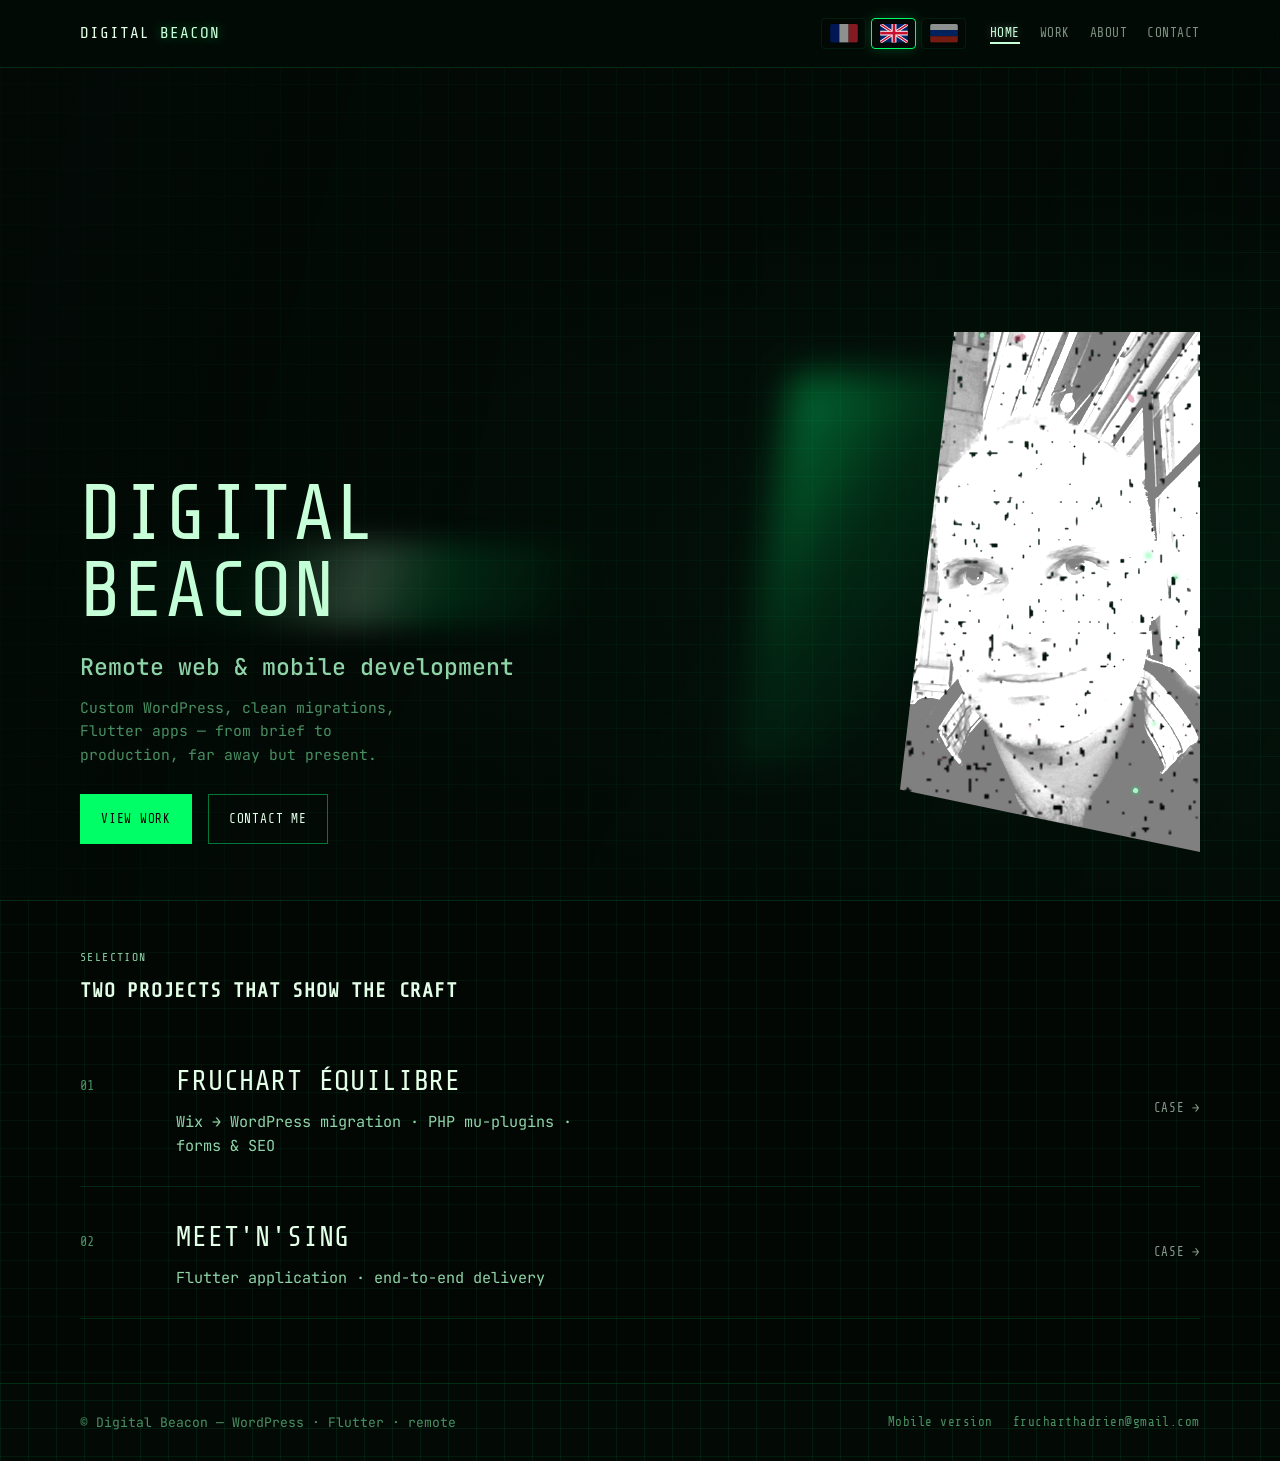
==== commit a22a91fb: "Retire la note interne de recadrage visible sur l'étude Fruchart. Co-authored-by: Cursor <cursoragen" ====
--- a/index.html
+++ b/index.html
@@ -12,8 +12,8 @@
   <link rel="preconnect" href="https://fonts.googleapis.com" />
   <link rel="preconnect" href="https://fonts.gstatic.com" crossorigin />
   <link href="https://fonts.googleapis.com/css2?family=JetBrains+Mono:wght@400;500;600;700&amp;family=Share+Tech+Mono&amp;display=swap" rel="stylesheet" />
-  <link rel="stylesheet" href="css/main.css?v=20260812" />
-  <script src="js/mobile-persist.js?v=20260812"></script>
+  <link rel="stylesheet" href="css/main.css?v=20260813" />
+  <script src="js/mobile-persist.js?v=20260813"></script>
 </head>
 <body data-page="index">
   <canvas id="matrix-canvas" class="matrix-canvas" aria-hidden="true"></canvas>
@@ -97,10 +97,10 @@
     </div>
   </footer>
 
-  <script src="js/i18n.js?v=20260812" defer></script>
-  <script src="js/nav-menu.js?v=20260812" defer></script>
-  <script src="js/matrix.js?v=20260812" defer></script>
-  <script src="js/portrait-gommage.js?v=20260812" defer></script>
-  <script src="js/main.js?v=20260812" defer></script>
+  <script src="js/i18n.js?v=20260813" defer></script>
+  <script src="js/nav-menu.js?v=20260813" defer></script>
+  <script src="js/matrix.js?v=20260813" defer></script>
+  <script src="js/portrait-gommage.js?v=20260813" defer></script>
+  <script src="js/main.js?v=20260813" defer></script>
 </body>
 </html>
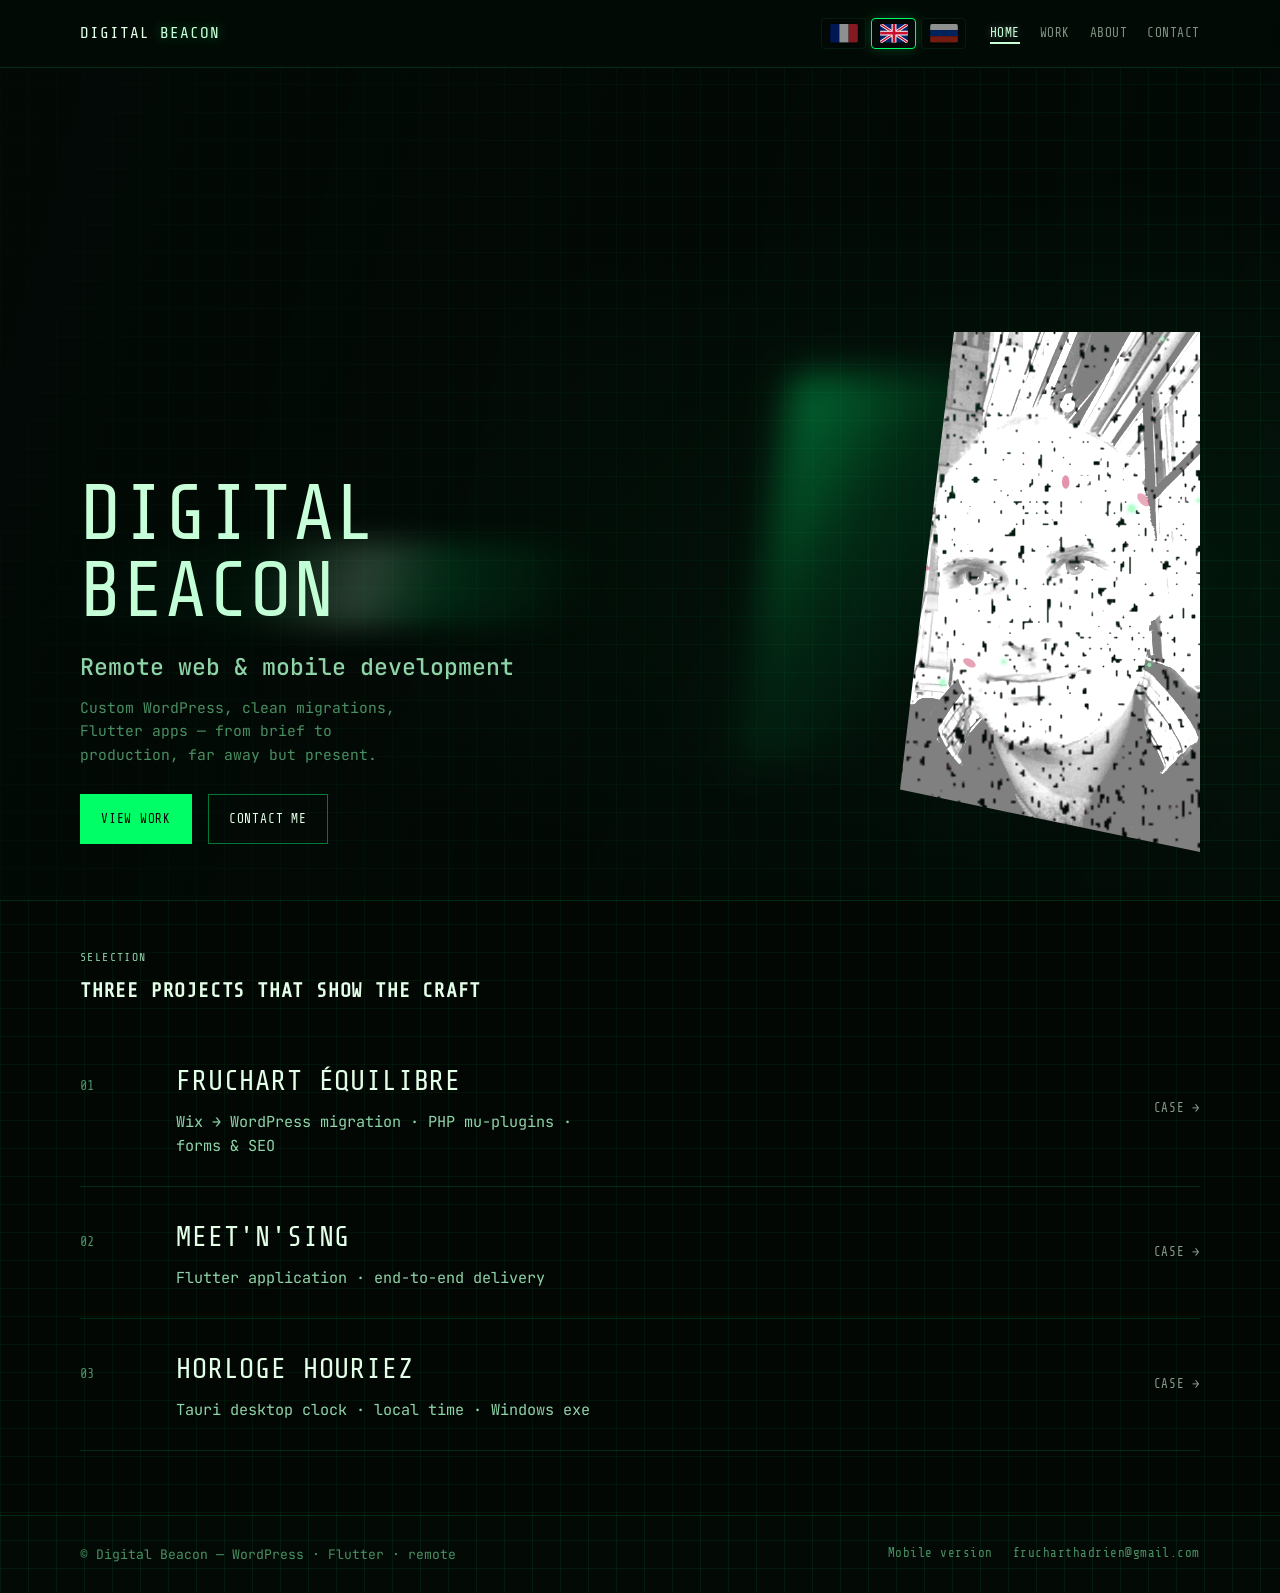
==== commit 0379199c: "Ajoute Horloge Houriez comme 3e étude de cas portfolio. Page Tauri avec capture détourée, histoire d" ====
--- a/index.html
+++ b/index.html
@@ -59,7 +59,7 @@
     <section class="home-strip">
       <div class="wrap">
         <p class="eyebrow reveal" data-i18n="index.strip.eyebrow">Sélection</p>
-        <h2 class="reveal" data-i18n="index.strip.title">Deux chantiers qui montrent le craft</h2>
+        <h2 class="reveal" data-i18n="index.strip.title">Trois chantiers qui montrent le craft</h2>
         <ul class="work-list">
           <li>
             <a class="work-item reveal" href="etudes/fruchart-equilibre.html">
@@ -77,6 +77,16 @@
               <span>
                 <p class="work-item__title" data-i18n="index.w2.title">Meet'n'Sing</p>
                 <p class="work-item__meta" data-i18n="index.w2.meta">Application Flutter · livraison end-to-end</p>
+              </span>
+              <span class="work-item__go" data-i18n="common.study">Étude →</span>
+            </a>
+          </li>
+          <li>
+            <a class="work-item reveal" href="etudes/horloge-houriez.html">
+              <span class="work-item__num">03</span>
+              <span>
+                <p class="work-item__title" data-i18n="index.w3.title">Horloge Houriez</p>
+                <p class="work-item__meta" data-i18n="index.w3.meta">Horloge bureau Tauri · heure locale · exe Windows</p>
               </span>
               <span class="work-item__go" data-i18n="common.study">Étude →</span>
             </a>
--- a/css/main.css
+++ b/css/main.css
@@ -950,6 +950,42 @@
   font-family: var(--font-display);
   font-weight: 400;
   letter-spacing: 0.04em;
+}
+
+/* Horloge Houriez — capture détourée (PNG alpha) */
+.horloge-frame {
+  margin: 0 auto;
+  max-width: min(92vw, 440px);
+  text-align: center;
+}
+
+.horloge-frame img {
+  display: block;
+  width: 100%;
+  height: auto;
+  filter: drop-shadow(0 18px 42px rgba(0, 0, 0, 0.55))
+    drop-shadow(0 0 28px rgba(0, 255, 120, 0.12));
+  transition: transform 0.35s ease, filter 0.35s ease;
+}
+
+.horloge-frame:hover img {
+  transform: translateY(-6px) scale(1.02);
+  filter: drop-shadow(0 22px 48px rgba(0, 0, 0, 0.6))
+    drop-shadow(0 0 36px rgba(255, 110, 199, 0.18));
+}
+
+.horloge-frame figcaption {
+  margin-top: 0.85rem;
+  font-size: 0.92rem;
+  color: var(--ink);
+  font-family: var(--font-display);
+  letter-spacing: 0.06em;
+  text-transform: uppercase;
+  text-shadow: 0 1px 10px rgba(0, 0, 0, 0.9);
+}
+
+.horloge-frame--hero {
+  max-width: min(88vw, 460px);
 }
 
 .case-gallery-note {
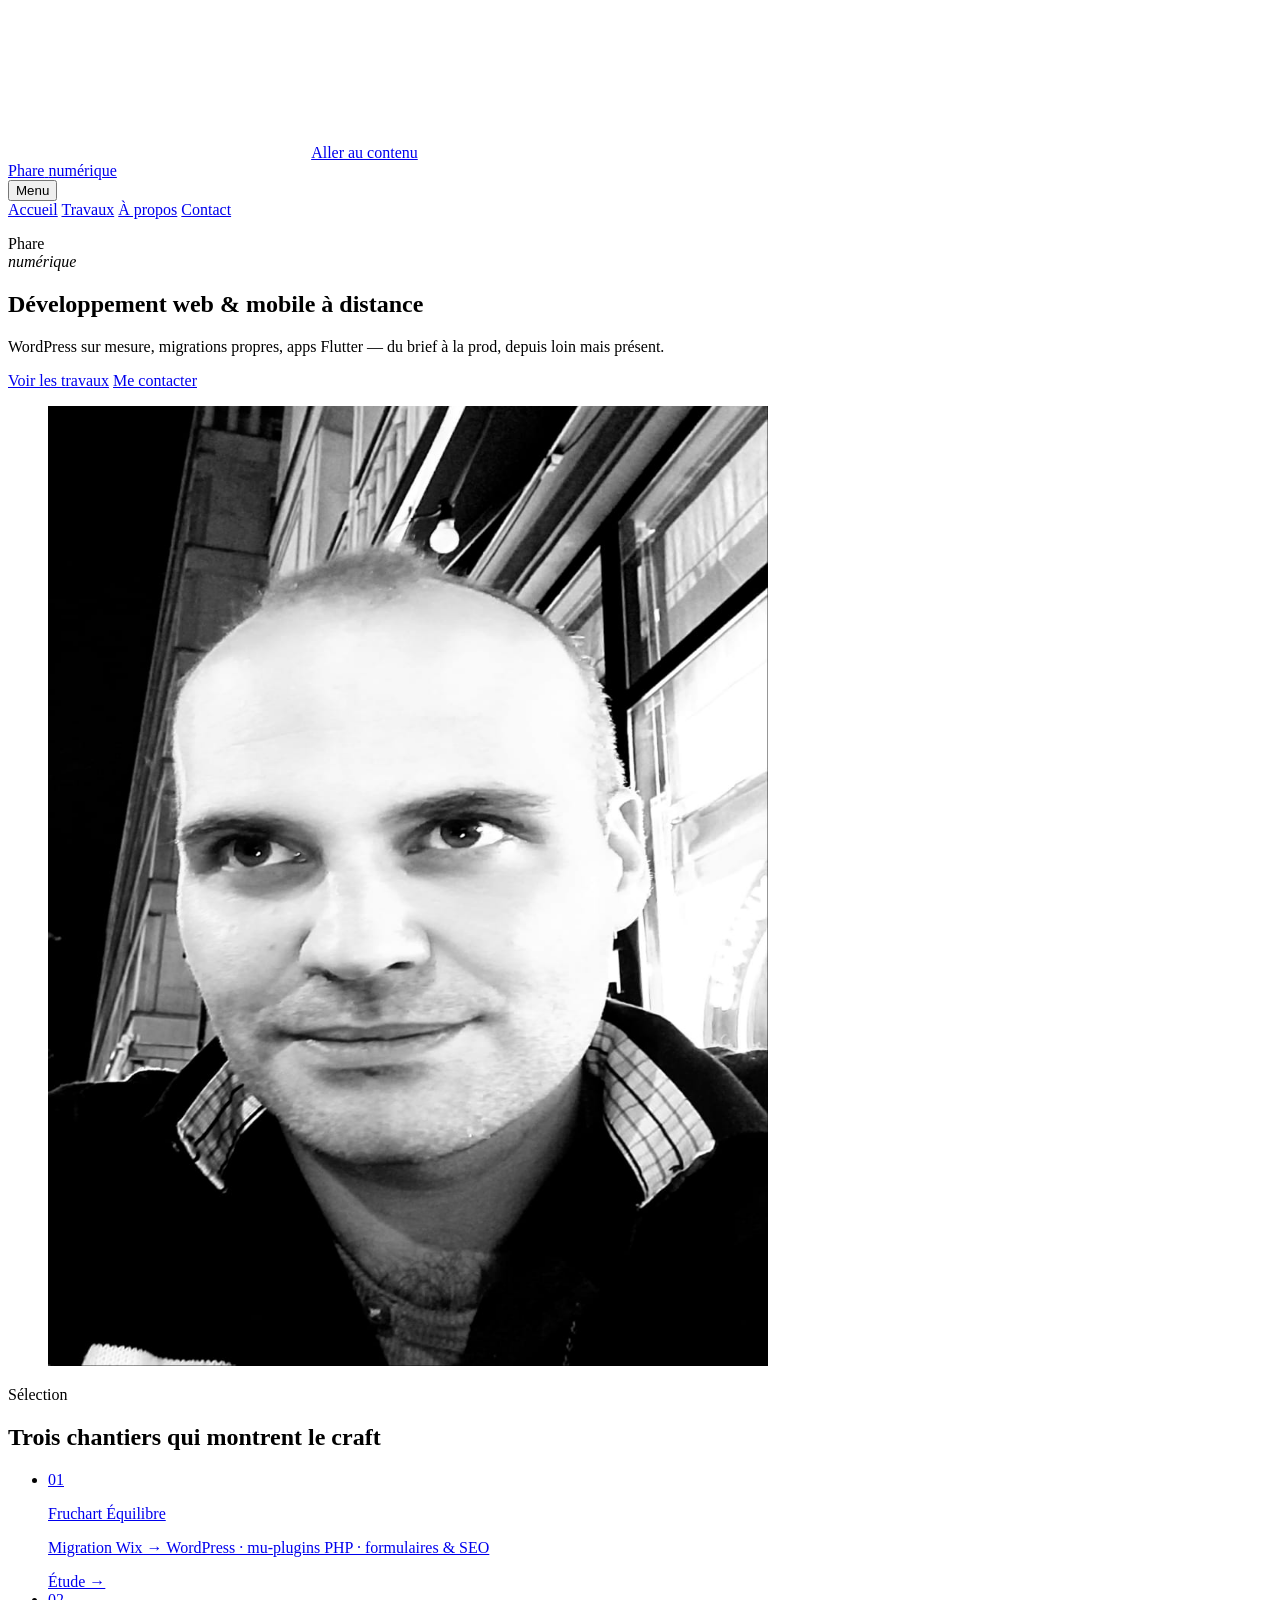
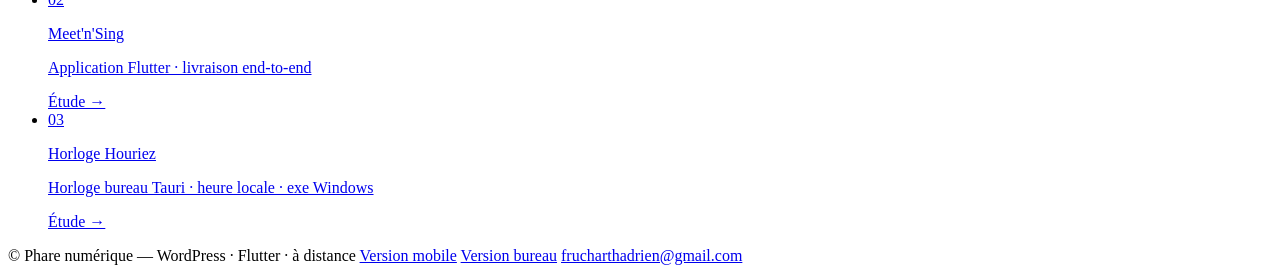
==== commit ecee9e90: "Cache-bust v=20260815 pour forcer reload mobile/navigateur. Co-authored-by: Cursor <cursoragent@curs" ====
--- a/index.html
+++ b/index.html
@@ -12,8 +12,8 @@
   <link rel="preconnect" href="https://fonts.googleapis.com" />
   <link rel="preconnect" href="https://fonts.gstatic.com" crossorigin />
   <link href="https://fonts.googleapis.com/css2?family=JetBrains+Mono:wght@400;500;600;700&amp;family=Share+Tech+Mono&amp;display=swap" rel="stylesheet" />
-  <link rel="stylesheet" href="css/main.css?v=20260813" />
-  <script src="js/mobile-persist.js?v=20260813"></script>
+  <link rel="stylesheet" href="css/main.css\?v=20260815" />
+  <script src="js/mobile-persist.js\?v=20260815"></script>
 </head>
 <body data-page="index">
   <canvas id="matrix-canvas" class="matrix-canvas" aria-hidden="true"></canvas>
@@ -107,10 +107,10 @@
     </div>
   </footer>
 
-  <script src="js/i18n.js?v=20260813" defer></script>
-  <script src="js/nav-menu.js?v=20260813" defer></script>
-  <script src="js/matrix.js?v=20260813" defer></script>
-  <script src="js/portrait-gommage.js?v=20260813" defer></script>
-  <script src="js/main.js?v=20260813" defer></script>
+  <script src="js/i18n.js\?v=20260815" defer></script>
+  <script src="js/nav-menu.js\?v=20260815" defer></script>
+  <script src="js/matrix.js\?v=20260815" defer></script>
+  <script src="js/portrait-gommage.js\?v=20260815" defer></script>
+  <script src="js/main.js\?v=20260815" defer></script>
 </body>
 </html>
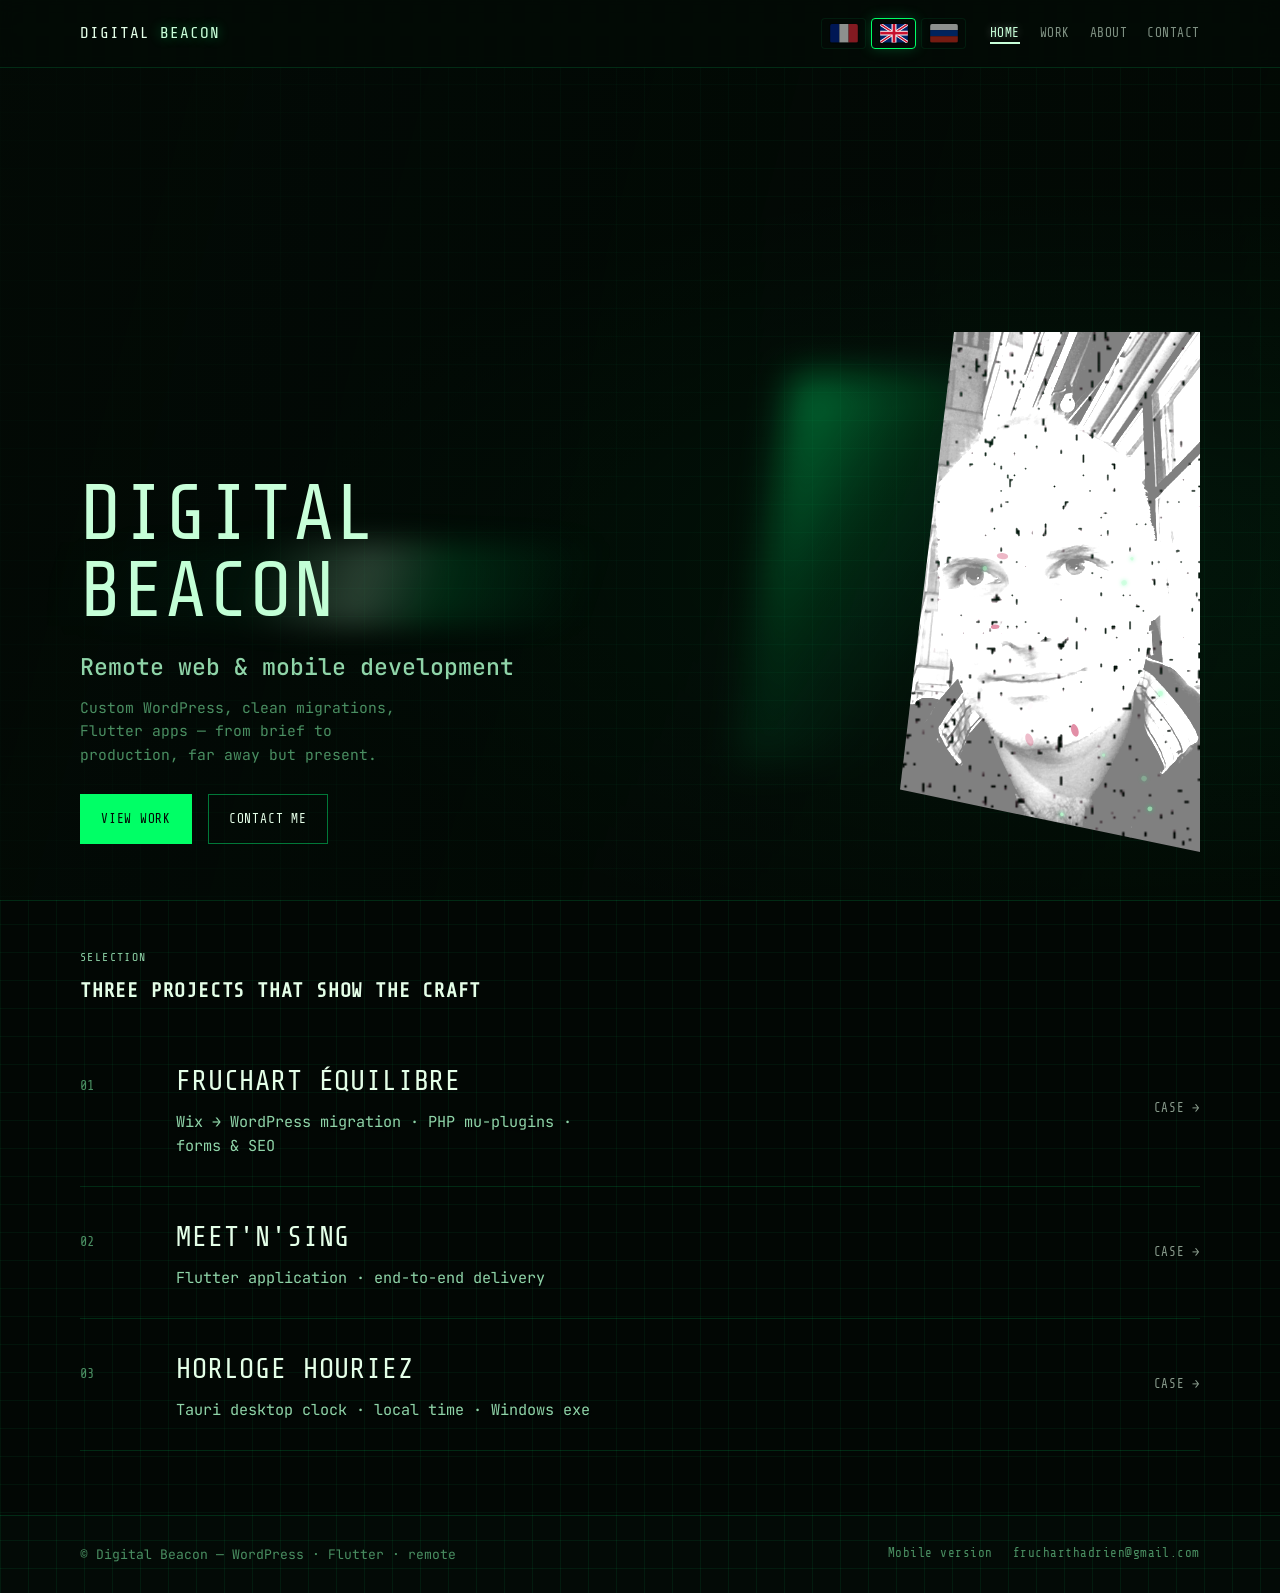
==== commit adb5e385: "Fix liens CSS/JS : retire backslash erroné avant ?v= Co-authored-by: Cursor <cursoragent@cursor.com>" ====
--- a/index.html
+++ b/index.html
@@ -12,8 +12,8 @@
   <link rel="preconnect" href="https://fonts.googleapis.com" />
   <link rel="preconnect" href="https://fonts.gstatic.com" crossorigin />
   <link href="https://fonts.googleapis.com/css2?family=JetBrains+Mono:wght@400;500;600;700&amp;family=Share+Tech+Mono&amp;display=swap" rel="stylesheet" />
-  <link rel="stylesheet" href="css/main.css\?v=20260815" />
-  <script src="js/mobile-persist.js\?v=20260815"></script>
+  <link rel="stylesheet" href="css/main.css?v=20260815" />
+  <script src="js/mobile-persist.js?v=20260815"></script>
 </head>
 <body data-page="index">
   <canvas id="matrix-canvas" class="matrix-canvas" aria-hidden="true"></canvas>
@@ -107,10 +107,10 @@
     </div>
   </footer>
 
-  <script src="js/i18n.js\?v=20260815" defer></script>
-  <script src="js/nav-menu.js\?v=20260815" defer></script>
-  <script src="js/matrix.js\?v=20260815" defer></script>
-  <script src="js/portrait-gommage.js\?v=20260815" defer></script>
-  <script src="js/main.js\?v=20260815" defer></script>
+  <script src="js/i18n.js?v=20260815" defer></script>
+  <script src="js/nav-menu.js?v=20260815" defer></script>
+  <script src="js/matrix.js?v=20260815" defer></script>
+  <script src="js/portrait-gommage.js?v=20260815" defer></script>
+  <script src="js/main.js?v=20260815" defer></script>
 </body>
 </html>
--- a/css/main.css
+++ b/css/main.css
@@ -0,0 +1,1724 @@
+/* Phare numérique — matrix noir / blanc */
+/* Polices chargées via <link> dans le HTML (évite @import + cache) */
+
+:root {
+  --bg: #030a06;
+  --bg-2: #061510;
+  --paper: #e4ffe8;
+  --ink: #c8ffd9;
+  --ink-soft: #8fd4a8;
+  --muted: #4a8f62;
+  --matrix: #00ff66;
+  --matrix-bright: #b8ffcc;
+  --line: rgba(0, 255, 120, 0.14);
+  --glow: rgba(0, 255, 120, 0.45);
+  --max: 1120px;
+  --nav-h: 4.25rem;
+  --ease: cubic-bezier(0.22, 1, 0.36, 1);
+  --font-display: "Share Tech Mono", "JetBrains Mono", monospace;
+  --font-body: "JetBrains Mono", monospace;
+  --grid: 28px;
+}
+
+*,
+*::before,
+*::after {
+  box-sizing: border-box;
+}
+
+html {
+  scroll-behavior: smooth;
+  overflow-x: hidden;
+  max-width: 100%;
+}
+
+body {
+  margin: 0;
+  min-height: 100vh;
+  overflow-x: hidden;
+  max-width: 100%;
+  font-family: var(--font-body);
+  font-size: 1rem;
+  line-height: 1.6;
+  color: var(--paper);
+  background-color: var(--bg);
+  background-image:
+    linear-gradient(rgba(0, 255, 120, 0.07) 1px, transparent 1px),
+    linear-gradient(90deg, rgba(0, 255, 120, 0.07) 1px, transparent 1px);
+  background-size: var(--grid) var(--grid);
+}
+
+.matrix-canvas {
+  position: fixed;
+  inset: 0;
+  width: 100%;
+  max-width: 100%;
+  height: 100%;
+  z-index: -1;
+  pointer-events: none;
+  opacity: 0.68;
+}
+
+main {
+  position: relative;
+}
+
+img {
+  max-width: 100%;
+  display: block;
+}
+
+a {
+  color: inherit;
+  text-decoration-thickness: 1px;
+  text-underline-offset: 0.2em;
+  transition: color 0.2s var(--ease), opacity 0.2s var(--ease);
+}
+
+a:hover {
+  color: var(--ink);
+}
+
+:focus-visible {
+  outline: 2px solid var(--ink);
+  outline-offset: 3px;
+}
+
+.skip-link {
+  position: absolute;
+  left: 1rem;
+  top: -3rem;
+  background: var(--ink);
+  color: var(--bg);
+  padding: 0.5rem 0.75rem;
+  z-index: 100;
+}
+
+.skip-link:focus {
+  top: 1rem;
+}
+
+/* —— Nav —— */
+.site-header {
+  position: sticky;
+  top: 0;
+  z-index: 50;
+  height: var(--nav-h);
+  display: flex;
+  align-items: center;
+  border-bottom: 1px solid var(--line);
+  background: rgba(3, 10, 6, 0.9);
+  backdrop-filter: blur(10px);
+  overflow: visible;
+}
+
+.site-header__inner {
+  display: flex;
+  align-items: center;
+  justify-content: space-between;
+  gap: 1rem;
+  overflow: visible;
+  position: relative;
+}
+
+.site-header__inner,
+.wrap {
+  width: min(100% - 2.5rem, var(--max));
+  margin-inline: auto;
+}
+
+.brand {
+  font-family: var(--font-display);
+  font-weight: 400;
+  font-size: 1rem;
+  letter-spacing: 0.06em;
+  text-transform: uppercase;
+  text-decoration: none;
+}
+
+.lang-switch {
+  display: flex;
+  align-items: center;
+  gap: 0.35rem;
+  margin-left: auto;
+  margin-right: 0.5rem;
+}
+
+.lang-switch button {
+  display: inline-flex;
+  align-items: center;
+  justify-content: center;
+  border: 1px solid var(--line);
+  background: rgba(3, 10, 6, 0.85);
+  padding: 0.32rem 0.45rem;
+  line-height: 0;
+  cursor: pointer;
+  border-radius: 4px;
+  opacity: 0.55;
+  transition: opacity 0.2s var(--ease), border-color 0.2s var(--ease), box-shadow 0.2s var(--ease), transform 0.2s var(--ease);
+}
+
+.lang-switch .lang-flag {
+  display: block;
+  width: 1.75rem;
+  height: 1.15rem;
+  border-radius: 2px;
+  box-shadow: 0 0 0 1px rgba(0, 0, 0, 0.45);
+}
+
+.lang-switch button:hover {
+  opacity: 0.85;
+}
+
+.lang-switch button.is-active {
+  opacity: 1;
+  border-color: var(--matrix);
+  box-shadow: 0 0 14px rgba(0, 255, 120, 0.22);
+}
+
+.lang-switch button:focus-visible {
+  outline: 2px solid var(--ink);
+  outline-offset: 2px;
+}
+
+.brand__accent {
+  color: var(--ink);
+  text-shadow: 0 0 12px var(--glow);
+  animation: brand-accent-glow 4s ease-in-out infinite;
+}
+
+@keyframes brand-accent-glow {
+  0%, 100% { text-shadow: 0 0 10px rgba(0, 255, 120, 0.35); }
+  50% { text-shadow: 0 0 18px rgba(0, 255, 120, 0.65), 0 0 32px rgba(0, 255, 120, 0.2); }
+}
+
+@media (prefers-reduced-motion: reduce) {
+  .brand__accent {
+    animation: none;
+  }
+}
+
+.nav {
+  display: flex;
+  gap: 1.25rem;
+  font-family: var(--font-display);
+  font-size: 0.8rem;
+  letter-spacing: 0.04em;
+  text-transform: uppercase;
+}
+
+.nav a {
+  text-decoration: none;
+  opacity: 0.55;
+}
+
+.nav a:hover,
+.nav a[aria-current="page"] {
+  opacity: 1;
+  color: var(--ink);
+  text-shadow: 0 0 8px rgba(255, 255, 255, 0.35);
+}
+
+.nav a[aria-current="page"] {
+  box-shadow: inset 0 -2px 0 var(--ink);
+}
+
+.nav-toggle {
+  display: none;
+  border: 1px solid var(--line);
+  background: transparent;
+  color: var(--paper);
+  padding: 0.45rem 0.65rem;
+  font-family: var(--font-display);
+  font-size: 0.75rem;
+  cursor: pointer;
+}
+
+/* —— Hero —— */
+.hero {
+  position: relative;
+  min-height: calc(100vh - var(--nav-h));
+  display: flex;
+  align-items: end;
+  overflow: hidden;
+  isolation: isolate;
+}
+
+.hero__visual {
+  position: absolute;
+  inset: 0;
+  z-index: -1;
+  background:
+    linear-gradient(105deg, rgba(3, 10, 6, 0.88) 0%, rgba(3, 10, 6, 0.55) 45%, rgba(3, 10, 6, 0.25) 100%),
+    radial-gradient(ellipse at 85% 60%, rgba(0, 255, 120, 0.08), transparent 55%);
+  pointer-events: none;
+}
+
+.hero__visual::after {
+  display: none;
+}
+
+.hero__layout {
+  width: min(100% - 2.5rem, var(--max));
+  margin: 0 auto;
+  padding: 2.5rem 0 3rem;
+  display: grid;
+  grid-template-columns: 1fr min(34vw, 300px);
+  gap: clamp(1.5rem, 4vw, 3rem);
+  align-items: end;
+}
+
+.hero__content {
+  padding: 1rem 0 0.5rem;
+  min-width: 0;
+}
+
+.hero__portrait {
+  position: relative;
+  margin: 0;
+  align-self: end;
+  justify-self: end;
+  width: min(34vw, 300px);
+  height: min(68vh, 520px);
+}
+
+.hero__portrait-beam {
+  position: absolute;
+  left: -45%;
+  top: 8%;
+  width: 90%;
+  height: 75%;
+  background: linear-gradient(
+    118deg,
+    rgba(0, 255, 120, 0.4) 0%,
+    rgba(0, 255, 120, 0.1) 35%,
+    transparent 70%
+  );
+  filter: blur(18px);
+  transform: skewX(-8deg);
+  pointer-events: none;
+  z-index: 0;
+}
+
+.hero__portrait-frame {
+  position: relative;
+  width: 100%;
+  height: 100%;
+  overflow: hidden;
+  clip-path: polygon(18% 0, 100% 0, 100% 100%, 0 88%);
+  border-radius: 0 0 0 2.5rem;
+  box-shadow:
+    -12px 0 0 var(--matrix),
+    0 0 40px rgba(0, 255, 120, 0.25),
+    0 24px 48px rgba(0, 0, 0, 0.6);
+}
+
+.hero__portrait-frame::after {
+  content: "";
+  position: absolute;
+  inset: 0;
+  background: linear-gradient(
+    180deg,
+    transparent 55%,
+    rgba(0, 0, 0, 0.55) 100%
+  );
+  pointer-events: none;
+  z-index: 2;
+}
+
+.hero__portrait img {
+  width: 100%;
+  height: 100%;
+  object-fit: cover;
+  object-position: center 12%;
+  filter: contrast(1.12) grayscale(1);
+  transform: scale(1.02);
+  -webkit-mask-image: linear-gradient(
+    to bottom,
+    transparent 0%,
+    rgba(0, 0, 0, 0.45) 7%,
+    rgba(0, 0, 0, 0.85) 12%,
+    #000 20%,
+    #000 100%
+  );
+  mask-image: linear-gradient(
+    to bottom,
+    transparent 0%,
+    rgba(0, 0, 0, 0.45) 7%,
+    rgba(0, 0, 0, 0.85) 12%,
+    #000 20%,
+    #000 100%
+  );
+}
+
+.hero__portrait--gommage.is-gommage-running .hero__portrait-frame img {
+  opacity: 0;
+}
+
+.hero__portrait--gommage.is-gommage-done:not(.is-gommage-fallback) .hero__portrait-frame img {
+  opacity: 0;
+}
+
+.hero__portrait-gommage {
+  position: absolute;
+  inset: 0;
+  z-index: 3;
+  pointer-events: none;
+}
+
+@media (prefers-reduced-motion: reduce) {
+  .hero__portrait--gommage .hero__portrait-frame img {
+    opacity: 1;
+  }
+}
+
+.hero__brand {
+  position: relative;
+  isolation: isolate;
+  font-family: var(--font-display);
+  font-weight: 400;
+  font-size: clamp(2.4rem, 8vw, 4.8rem);
+  line-height: 1;
+  letter-spacing: 0.02em;
+  text-transform: uppercase;
+  margin: 0 0 1.25rem;
+  max-width: 14ch;
+  background-image: linear-gradient(
+    102deg,
+    var(--ink) 0%,
+    var(--ink) 36%,
+    var(--matrix-bright) 44%,
+    #f0fff4 50%,
+    var(--matrix-bright) 56%,
+    var(--ink) 64%,
+    var(--ink) 100%
+  );
+  background-size: 280% 100%;
+  background-position: 115% 0;
+  -webkit-background-clip: text;
+  background-clip: text;
+  -webkit-text-fill-color: transparent;
+  animation:
+    hero-phare-sweep 5.5s ease-in-out infinite,
+    hero-phare-glow 5.5s ease-in-out infinite;
+}
+
+.hero__brand::before {
+  content: "";
+  position: absolute;
+  left: -5%;
+  top: 42%;
+  width: 130%;
+  height: 55%;
+  background: linear-gradient(
+    108deg,
+    transparent 0%,
+    rgba(0, 255, 120, 0.04) 28%,
+    rgba(184, 255, 204, 0.22) 42%,
+    rgba(0, 255, 120, 0.12) 52%,
+    transparent 72%
+  );
+  filter: blur(14px);
+  transform-origin: 8% 50%;
+  animation: hero-phare-beam 5.5s ease-in-out infinite;
+  pointer-events: none;
+  z-index: -1;
+}
+
+.hero__brand em {
+  font-style: normal;
+  -webkit-text-fill-color: transparent;
+  color: inherit;
+  text-shadow: none;
+}
+
+@keyframes hero-phare-sweep {
+  0%, 18% { background-position: 115% 0; }
+  48%, 58% { background-position: -15% 0; }
+  82%, 100% { background-position: 115% 0; }
+}
+
+@keyframes hero-phare-glow {
+  0%, 20%, 80%, 100% {
+    filter: drop-shadow(0 0 14px rgba(0, 255, 120, 0.22));
+  }
+  50% {
+    filter:
+      drop-shadow(0 0 26px rgba(0, 255, 120, 0.55))
+      drop-shadow(0 0 48px rgba(0, 255, 120, 0.18));
+  }
+}
+
+@keyframes hero-phare-beam {
+  0%, 18% { opacity: 0.25; transform: rotate(-14deg) scaleX(0.65); }
+  48%, 58% { opacity: 1; transform: rotate(6deg) scaleX(1); }
+  82%, 100% { opacity: 0.25; transform: rotate(-14deg) scaleX(0.65); }
+}
+
+@media (prefers-reduced-motion: reduce) {
+  .hero__brand {
+    animation: none;
+    background: none;
+    -webkit-text-fill-color: var(--ink);
+    color: var(--ink);
+    filter: drop-shadow(0 0 14px rgba(0, 255, 120, 0.3));
+  }
+
+  .hero__brand::before {
+    animation: none;
+    opacity: 0.35;
+    transform: rotate(-6deg);
+  }
+
+  .hero__brand em {
+    -webkit-text-fill-color: var(--ink);
+    color: var(--ink);
+  }
+}
+
+.hero__title {
+  font-family: var(--font-body);
+  font-weight: 500;
+  font-size: clamp(1.1rem, 2.2vw, 1.45rem);
+  line-height: 1.35;
+  margin: 0 0 0.85rem;
+  max-width: 32ch;
+  color: var(--ink-soft);
+}
+
+.hero__lead {
+  margin: 0 0 1.75rem;
+  color: var(--muted);
+  max-width: 38ch;
+  font-size: 0.92rem;
+}
+
+.cta-row {
+  display: flex;
+  flex-wrap: wrap;
+  gap: 0.75rem 1rem;
+}
+
+.btn {
+  display: inline-flex;
+  align-items: center;
+  justify-content: center;
+  gap: 0.4rem;
+  font-family: var(--font-display);
+  font-size: 0.8rem;
+  letter-spacing: 0.06em;
+  text-transform: uppercase;
+  text-decoration: none;
+  padding: 0.85rem 1.25rem;
+  border: 1px solid transparent;
+  transition: transform 0.2s var(--ease), background 0.2s var(--ease), color 0.2s var(--ease), border-color 0.2s var(--ease), box-shadow 0.2s var(--ease);
+}
+
+.btn:hover {
+  transform: translateY(-2px);
+  color: inherit;
+}
+
+.btn--primary {
+  background: var(--matrix);
+  color: var(--bg);
+}
+
+.btn--primary:hover {
+  background: var(--matrix-bright);
+  color: var(--bg);
+  box-shadow: 0 0 24px rgba(0, 255, 120, 0.45);
+}
+
+.btn--ghost {
+  background: transparent;
+  border-color: rgba(0, 255, 120, 0.45);
+  color: var(--paper);
+}
+
+.btn--ghost:hover {
+  border-color: var(--matrix);
+  color: var(--matrix-bright);
+  box-shadow: 0 0 16px rgba(0, 255, 120, 0.25);
+}
+
+/* —— Reveal motion —— */
+.reveal {
+  opacity: 0;
+  transform: translateY(1.25rem);
+  transition: opacity 0.7s var(--ease), transform 0.7s var(--ease);
+}
+
+.reveal.is-in {
+  opacity: 1;
+  transform: none;
+}
+
+.hero .reveal:nth-child(1) { transition-delay: 0.05s; }
+.hero .reveal:nth-child(2) { transition-delay: 0.15s; }
+.hero .reveal:nth-child(3) { transition-delay: 0.25s; }
+.hero .reveal:nth-child(4) { transition-delay: 0.35s; }
+
+/* —— Page sections —— */
+.page-hero {
+  padding: 3.5rem 0 2rem;
+  border-bottom: 1px solid var(--line);
+  background: rgba(3, 10, 6, 0.82);
+  backdrop-filter: blur(8px);
+}
+
+.page-hero .wrap {
+  padding: 1.25rem 1.35rem;
+  background: rgba(3, 10, 6, 0.55);
+  border: 1px solid var(--line);
+  border-radius: 4px;
+}
+
+.page-hero h1 {
+  font-family: var(--font-display);
+  font-size: clamp(2.25rem, 5.5vw, 3.4rem);
+  letter-spacing: 0.04em;
+  text-transform: uppercase;
+  line-height: 1.05;
+  margin: 0 0 0.85rem;
+  color: var(--paper);
+  text-shadow:
+    0 0 28px rgba(0, 0, 0, 0.95),
+    0 2px 6px rgba(0, 0, 0, 0.85);
+}
+
+.page-hero p {
+  margin: 0;
+  color: var(--ink);
+  max-width: 50ch;
+  font-size: 1.08rem;
+  line-height: 1.65;
+  text-shadow: 0 1px 10px rgba(0, 0, 0, 0.9);
+}
+
+.section {
+  padding: 3.5rem 0;
+  background: rgba(3, 10, 6, 0.78);
+  backdrop-filter: blur(6px);
+}
+
+.section--tight {
+  padding: 2.5rem 0 4rem;
+  background: rgba(3, 10, 6, 0.78);
+  backdrop-filter: blur(6px);
+}
+
+.section .wrap,
+.section--tight .wrap {
+  padding: 1.25rem 1.35rem;
+  background: rgba(3, 10, 6, 0.5);
+  border: 1px solid rgba(0, 255, 120, 0.1);
+  border-radius: 4px;
+}
+
+.eyebrow {
+  font-family: var(--font-display);
+  font-size: 0.72rem;
+  letter-spacing: 0.12em;
+  text-transform: uppercase;
+  color: var(--ink-soft);
+  margin: 0 0 0.5rem;
+}
+
+/* —— Work list —— */
+.work-list {
+  list-style: none;
+  margin: 0;
+  padding: 0;
+}
+
+.work-item {
+  display: grid;
+  grid-template-columns: 4.5rem 1fr auto;
+  gap: 1rem 1.5rem;
+  align-items: baseline;
+  padding: 1.75rem 0;
+  border-bottom: 1px solid var(--line);
+  text-decoration: none;
+  color: inherit;
+}
+
+.work-item:hover .work-item__title {
+  color: var(--ink);
+  text-shadow: 0 0 10px rgba(255, 255, 255, 0.3);
+}
+
+.work-item__num {
+  font-family: var(--font-display);
+  font-size: 0.85rem;
+  color: var(--muted);
+}
+
+.work-item__title {
+  font-family: var(--font-display);
+  font-size: clamp(1.2rem, 3vw, 1.75rem);
+  letter-spacing: 0.03em;
+  text-transform: uppercase;
+  margin: 0 0 0.35rem;
+  transition: color 0.2s var(--ease), text-shadow 0.2s var(--ease);
+}
+
+/* Liens version mobile — accueil uniquement pour entrer, sortie si mode actif */
+.mobile-enter-link {
+  display: inline;
+}
+
+html.force-mobile .mobile-enter-link {
+  display: none;
+}
+
+.mobile-exit-link {
+  display: none;
+}
+
+html.force-mobile .mobile-exit-link {
+  display: inline;
+}
+
+.work-item__meta {
+  margin: 0;
+  color: var(--ink-soft);
+  font-size: 0.95rem;
+  max-width: 48ch;
+  text-shadow: 0 1px 8px rgba(0, 0, 0, 0.85);
+}
+
+.work-item__go {
+  font-family: var(--font-display);
+  font-size: 0.78rem;
+  letter-spacing: 0.06em;
+  text-transform: uppercase;
+  white-space: nowrap;
+  align-self: center;
+  opacity: 0.6;
+}
+
+.work-item:hover .work-item__go {
+  opacity: 1;
+}
+
+/* —— Case study —— */
+.case-kicker {
+  font-family: var(--font-display);
+  font-size: 0.88rem;
+  letter-spacing: 0.08em;
+  text-transform: uppercase;
+  color: var(--ink);
+  margin: 0 0 1rem;
+  text-shadow: 0 1px 8px rgba(0, 0, 0, 0.85);
+}
+
+.case-kicker a {
+  text-decoration: none;
+}
+
+.prose {
+  max-width: 62ch;
+}
+
+.prose h2 {
+  font-family: var(--font-display);
+  font-size: 1.38rem;
+  letter-spacing: 0.04em;
+  text-transform: uppercase;
+  margin: 2.25rem 0 0.85rem;
+  color: var(--paper);
+  text-shadow: 0 0 20px rgba(0, 0, 0, 0.9);
+}
+
+.prose p,
+.prose li {
+  color: var(--paper);
+  font-size: 1.05rem;
+  line-height: 1.72;
+  text-shadow: 0 1px 12px rgba(0, 0, 0, 0.88);
+}
+
+.prose code {
+  font-size: 0.88em;
+  color: var(--matrix-bright);
+  background: rgba(0, 255, 120, 0.08);
+  padding: 0.12em 0.35em;
+  border-radius: 3px;
+}
+
+.prose ul {
+  padding-left: 1.15rem;
+}
+
+.stack-tags {
+  display: flex;
+  flex-wrap: wrap;
+  gap: 0.5rem;
+  margin: 1rem 0 0;
+  padding: 0;
+  list-style: none;
+}
+
+.stack-tags li {
+  font-family: var(--font-display);
+  font-size: 0.7rem;
+  letter-spacing: 0.06em;
+  text-transform: uppercase;
+  padding: 0.35rem 0.65rem;
+  border: 1px solid var(--line);
+  background: rgba(255, 255, 255, 0.04);
+}
+
+.live-link {
+  display: inline-flex;
+  margin-top: 1.5rem;
+  font-family: var(--font-display);
+  font-size: 0.82rem;
+  letter-spacing: 0.06em;
+  text-transform: uppercase;
+  text-decoration: none;
+  color: var(--ink);
+}
+
+.live-link:hover {
+  text-shadow: 0 0 10px var(--glow);
+}
+
+/* —— Case study page (Meet'n'Sing…) —— */
+.case-page__hero {
+  background: rgba(3, 10, 6, 0.88);
+}
+
+.case-page__hero .wrap {
+  padding: 1.5rem 1.35rem;
+  background: rgba(3, 10, 6, 0.65);
+  border: 1px solid var(--line);
+  border-radius: 4px;
+}
+
+.case-page__hero h1 {
+  background: linear-gradient(120deg, var(--paper) 0%, var(--matrix-bright) 45%, #ff6ec7 100%);
+  -webkit-background-clip: text;
+  background-clip: text;
+  color: transparent;
+  filter: drop-shadow(0 2px 8px rgba(0, 0, 0, 0.95));
+}
+
+.case-page__hero > .wrap > p {
+  font-size: 1.1rem;
+  color: var(--ink);
+  line-height: 1.65;
+  text-shadow: 0 1px 10px rgba(0, 0, 0, 0.9);
+}
+
+.case-page__tags {
+  margin-top: 1.25rem;
+}
+
+.case-stats {
+  display: grid;
+  grid-template-columns: repeat(3, 1fr);
+  gap: 1rem;
+  padding: 1.25rem 1.35rem 2.5rem;
+  border-bottom: 1px solid var(--line);
+  background: rgba(3, 10, 6, 0.8);
+  backdrop-filter: blur(6px);
+  border: 1px solid rgba(0, 255, 120, 0.1);
+  border-radius: 4px;
+}
+
+.case-stats__item {
+  padding: 1rem 0.75rem;
+  border: 1px solid var(--line);
+  background: rgba(3, 10, 6, 0.72);
+  text-align: center;
+}
+
+.case-stats__num {
+  display: block;
+  font-family: var(--font-display);
+  font-size: clamp(1.4rem, 4vw, 2rem);
+  color: var(--matrix-bright);
+  letter-spacing: 0.04em;
+}
+
+.case-stats__label {
+  display: block;
+  margin-top: 0.35rem;
+  font-size: 0.82rem;
+  color: var(--ink);
+  letter-spacing: 0.04em;
+  text-transform: uppercase;
+  text-shadow: 0 1px 8px rgba(0, 0, 0, 0.85);
+}
+
+.case-feature {
+  padding: 2.5rem 0 1rem;
+  display: flex;
+  justify-content: center;
+  background: rgba(3, 10, 6, 0.75);
+  backdrop-filter: blur(6px);
+}
+
+.phone-frame {
+  margin: 0;
+  max-width: 280px;
+  position: relative;
+}
+
+.phone-frame img {
+  width: 100%;
+  border-radius: 1.35rem;
+  border: 2px solid rgba(255, 110, 199, 0.35);
+  box-shadow:
+    0 0 0 1px rgba(0, 255, 120, 0.2),
+    0 0 40px rgba(255, 110, 199, 0.15),
+    0 24px 48px rgba(0, 0, 0, 0.55);
+  transition: transform 0.35s var(--ease), box-shadow 0.35s var(--ease);
+}
+
+.phone-frame:hover img {
+  transform: translateY(-6px) scale(1.02);
+  box-shadow:
+    0 0 0 1px rgba(0, 255, 120, 0.35),
+    0 0 50px rgba(255, 110, 199, 0.25),
+    0 32px 56px rgba(0, 0, 0, 0.6);
+}
+
+.phone-frame figcaption {
+  margin-top: 0.85rem;
+  font-size: 0.92rem;
+  color: var(--ink);
+  text-align: center;
+  line-height: 1.45;
+  text-shadow: 0 1px 10px rgba(0, 0, 0, 0.9);
+}
+
+.phone-frame figcaption strong {
+  color: var(--matrix-bright);
+  font-family: var(--font-display);
+  font-weight: 400;
+  letter-spacing: 0.04em;
+}
+
+.phone-frame--hero {
+  max-width: min(72vw, 320px);
+}
+
+.phone-frame--hero figcaption {
+  font-family: var(--font-display);
+  font-size: 0.78rem;
+  letter-spacing: 0.08em;
+  text-transform: uppercase;
+  color: var(--muted);
+}
+
+/* Captures bureau complètes — recadrage haut/bas (chrome + barre des tâches) */
+.shot-frame {
+  margin: 0 auto;
+  max-width: min(95vw, 820px);
+  overflow: hidden;
+  border-radius: 6px;
+  border: 1px solid var(--line);
+  box-shadow:
+    0 0 0 1px rgba(0, 255, 120, 0.15),
+    0 20px 40px rgba(0, 0, 0, 0.45);
+  background: rgba(3, 10, 6, 0.9);
+}
+
+.shot-frame img {
+  display: block;
+  width: 100%;
+  height: auto;
+  clip-path: inset(7.5% 0 9.5% 0);
+  transform: scale(1.06);
+  transform-origin: center center;
+}
+
+.shot-frame figcaption {
+  margin-top: 0.85rem;
+  font-size: 0.92rem;
+  color: var(--ink);
+  text-align: center;
+  line-height: 1.45;
+  text-shadow: 0 1px 10px rgba(0, 0, 0, 0.9);
+}
+
+.shot-frame figcaption strong {
+  color: var(--matrix-bright);
+  font-family: var(--font-display);
+  font-weight: 400;
+  letter-spacing: 0.04em;
+}
+
+/* Horloge Houriez — capture détourée (PNG alpha) */
+.horloge-frame {
+  margin: 0 auto;
+  max-width: min(92vw, 440px);
+  text-align: center;
+}
+
+.horloge-frame img {
+  display: block;
+  width: 100%;
+  height: auto;
+  filter: drop-shadow(0 18px 42px rgba(0, 0, 0, 0.55))
+    drop-shadow(0 0 28px rgba(0, 255, 120, 0.12));
+  transition: transform 0.35s ease, filter 0.35s ease;
+}
+
+.horloge-frame:hover img {
+  transform: translateY(-6px) scale(1.02);
+  filter: drop-shadow(0 22px 48px rgba(0, 0, 0, 0.6))
+    drop-shadow(0 0 36px rgba(255, 110, 199, 0.18));
+}
+
+.horloge-frame figcaption {
+  margin-top: 0.85rem;
+  font-size: 0.92rem;
+  color: var(--ink);
+  font-family: var(--font-display);
+  letter-spacing: 0.06em;
+  text-transform: uppercase;
+  text-shadow: 0 1px 10px rgba(0, 0, 0, 0.9);
+}
+
+.horloge-frame--hero {
+  max-width: min(88vw, 460px);
+}
+
+.case-gallery-note {
+  margin: 0 0 1.75rem;
+  font-size: 0.82rem;
+  color: var(--ink-soft);
+  line-height: 1.5;
+  font-style: italic;
+}
+
+.case-gallery .shot-frame {
+  max-width: 100%;
+  width: min(100%, 820px);
+  justify-self: center;
+}
+
+html.force-mobile .case-gallery .shot-frame {
+  width: min(92vw, 820px);
+}
+
+@media (max-width: 760px) {
+  .case-gallery .shot-frame {
+    width: min(92vw, 820px);
+  }
+}
+
+.case-gallery-section {
+  padding-top: 1rem;
+  background: rgba(3, 10, 6, 0.78);
+  backdrop-filter: blur(6px);
+}
+
+.case-gallery-section .wrap {
+  padding: 1.25rem 1.35rem;
+  background: rgba(3, 10, 6, 0.5);
+  border: 1px solid rgba(0, 255, 120, 0.1);
+  border-radius: 4px;
+}
+
+.case-gallery__title {
+  font-family: var(--font-display);
+  font-size: 1.25rem;
+  letter-spacing: 0.04em;
+  text-transform: uppercase;
+  margin: 0 0 2rem;
+  text-shadow: 0 0 20px rgba(0, 0, 0, 0.9);
+}
+
+.case-gallery {
+  display: grid;
+  grid-template-columns: repeat(auto-fill, minmax(220px, 1fr));
+  gap: 2rem 1.5rem;
+  align-items: start;
+}
+
+.case-gallery .phone-frame {
+  max-width: 100%;
+  justify-self: center;
+  width: min(100%, 260px);
+}
+
+@media (max-width: 760px) {
+  .case-stats {
+    grid-template-columns: 1fr;
+  }
+
+  .case-gallery {
+    grid-template-columns: 1fr;
+    gap: 2.5rem;
+  }
+
+  .case-gallery .phone-frame {
+    width: min(85vw, 280px);
+    margin-inline: auto;
+  }
+
+  /* Captures toujours visibles — pas bloquées par reveal */
+  .case-page .case-gallery-section .phone-frame.reveal,
+  .case-page .case-gallery-section .shot-frame.reveal {
+    opacity: 1;
+    transform: none;
+  }
+}
+
+html.force-mobile .case-gallery {
+  grid-template-columns: 1fr;
+  gap: 2.5rem;
+}
+
+html.force-mobile .case-gallery .phone-frame {
+  width: min(85vw, 280px);
+  margin-inline: auto;
+}
+
+html.force-mobile .case-page .case-gallery-section .phone-frame.reveal,
+html.force-mobile .case-page .case-gallery-section .shot-frame.reveal {
+  opacity: 1;
+  transform: none;
+}
+
+/* —— About / contact —— */
+.split {
+  display: grid;
+  grid-template-columns: 1.1fr 0.9fr;
+  gap: 3rem;
+  align-items: start;
+}
+
+.panel {
+  padding: 1.5rem;
+  border: 1px solid var(--line);
+  background: rgba(255, 255, 255, 0.03);
+}
+
+.panel h2 {
+  font-family: var(--font-display);
+  font-size: 1rem;
+  letter-spacing: 0.04em;
+  text-transform: uppercase;
+  margin: 0 0 0.75rem;
+}
+
+.panel p {
+  margin: 0 0 0.75rem;
+  color: var(--ink-soft);
+  font-size: 0.92rem;
+}
+
+.panel p:last-child {
+  margin-bottom: 0;
+}
+
+.contact-mail {
+  font-family: var(--font-display);
+  font-size: clamp(1rem, 3vw, 1.4rem);
+  text-decoration: none;
+  letter-spacing: 0.04em;
+}
+
+.contact-list {
+  list-style: none;
+  margin: 1.5rem 0 0;
+  padding: 0;
+}
+
+.contact-list li {
+  padding: 0.65rem 0;
+  border-top: 1px solid var(--line);
+  font-family: var(--font-display);
+  font-size: 0.88rem;
+  letter-spacing: 0.03em;
+}
+
+.contact-list a {
+  text-decoration: none;
+  display: flex;
+  justify-content: space-between;
+  gap: 1rem;
+}
+
+/* —— Footer —— */
+.site-footer {
+  margin-top: auto;
+  border-top: 1px solid var(--line);
+  padding: 1.75rem 0;
+  font-size: 0.82rem;
+  color: var(--muted);
+}
+
+.site-footer__inner {
+  width: min(100% - 2.5rem, var(--max));
+  margin-inline: auto;
+  display: flex;
+  flex-wrap: wrap;
+  justify-content: space-between;
+  gap: 0.75rem 1.5rem;
+  align-items: center;
+}
+
+.site-footer__links {
+  display: flex;
+  flex-wrap: wrap;
+  gap: 1rem 1.25rem;
+}
+
+.site-footer a {
+  text-decoration: none;
+  font-family: var(--font-display);
+  font-size: 0.78rem;
+  letter-spacing: 0.04em;
+}
+
+/* —— Home strip —— */
+.home-strip {
+  padding: 3rem 0 4rem;
+  border-top: 1px solid var(--line);
+  background: rgba(0, 0, 0, 0.25);
+}
+
+.home-strip h2 {
+  font-family: var(--font-display);
+  font-size: 1.25rem;
+  letter-spacing: 0.04em;
+  text-transform: uppercase;
+  margin: 0 0 1.5rem;
+}
+
+/* —— Mobile nav escalier (Fruchart §8bis) —— */
+@keyframes phNavUnfold {
+  from {
+    max-height: 0;
+    padding-top: 0;
+    padding-bottom: 0;
+    margin-bottom: 0;
+    transform: translateY(-10px);
+    overflow: hidden;
+  }
+  to {
+    max-height: 52px;
+    padding-top: 0.55rem;
+    padding-bottom: 0.55rem;
+    margin-bottom: 6px;
+    transform: translateY(0);
+    overflow: hidden;
+  }
+}
+
+@keyframes phNavFold {
+  from {
+    max-height: 52px;
+    padding-top: 0.55rem;
+    padding-bottom: 0.55rem;
+    margin-bottom: 6px;
+    transform: translateY(0);
+    overflow: hidden;
+  }
+  to {
+    max-height: 0;
+    padding-top: 0;
+    padding-bottom: 0;
+    margin-bottom: 0;
+    transform: translateY(-10px);
+    overflow: hidden;
+  }
+}
+
+.nav-bar {
+  position: relative;
+  flex-shrink: 0;
+  z-index: 2;
+}
+
+/* Menu ouvert — au-dessus de tout le contenu (Fruchart §8bis) */
+body.nav-menu-open .site-header {
+  z-index: 100050;
+  isolation: isolate;
+  overflow: visible;
+}
+
+body.nav-menu-open .site-header__inner {
+  z-index: 100051;
+  overflow: visible;
+}
+
+body.nav-menu-open .nav-bar {
+  z-index: 100052;
+  isolation: isolate;
+}
+
+body.nav-menu-open .lang-switch {
+  z-index: 100052;
+}
+
+body.nav-menu-open .nav.is-open,
+body.nav-menu-open .nav[data-menu-state="opening"],
+body.nav-menu-open .nav[data-menu-state="closing"] {
+  z-index: 100060;
+}
+
+body.nav-menu-open .nav a {
+  position: relative;
+  z-index: 100061;
+}
+
+/* backdrop-filter sur le contenu = couche GPU au-dessus du menu sticky */
+body.nav-menu-open .page-hero,
+body.nav-menu-open .section,
+body.nav-menu-open .section--tight,
+body.nav-menu-open .case-stats,
+body.nav-menu-open .case-gallery-section,
+body.nav-menu-open .case-feature {
+  backdrop-filter: none;
+}
+
+@media (max-width: 760px) {
+  .nav-toggle {
+    display: inline-flex;
+  }
+
+  .nav-bar {
+    position: relative;
+  }
+
+  .nav {
+    position: absolute;
+    top: calc(100% + 6px);
+    right: 0;
+    left: auto;
+    flex-direction: column;
+    align-items: flex-end;
+    gap: 0;
+    min-width: 0;
+    width: max-content;
+    max-width: min(calc(100vw - 24px), 280px);
+    padding: 0;
+    background: transparent;
+    border: none;
+    display: none;
+    z-index: 100060;
+  }
+
+  .nav.is-open {
+    display: flex;
+  }
+
+  .nav a {
+    display: block;
+    width: max-content;
+    min-width: 118px;
+    max-width: calc(100vw - 48px);
+    align-self: flex-end;
+    text-align: center;
+    padding: 0.55rem 0.85rem;
+    margin-bottom: 6px;
+    border: 1px solid var(--matrix);
+    background: rgba(3, 10, 6, 0.98);
+    box-shadow: 0 0 14px rgba(0, 255, 120, 0.18);
+    opacity: 1;
+    position: relative;
+    z-index: 100061;
+  }
+
+  .nav a[aria-current="page"] {
+    box-shadow: 0 0 16px rgba(0, 255, 120, 0.35);
+    border-color: var(--matrix-bright);
+  }
+
+  .nav a:nth-child(1) { margin-right: 0; }
+  .nav a:nth-child(2) { margin-right: 12px; }
+  .nav a:nth-child(3) { margin-right: 24px; }
+  .nav a:nth-child(4) { margin-right: 36px; }
+
+  .nav[data-menu-state="opening"] a {
+    overflow: hidden;
+    pointer-events: none;
+    animation: phNavUnfold 0.34s ease both;
+  }
+
+  .nav[data-menu-state="opening"] a:nth-child(1) { animation-delay: 0.04s; }
+  .nav[data-menu-state="opening"] a:nth-child(2) { animation-delay: 0.08s; }
+  .nav[data-menu-state="opening"] a:nth-child(3) { animation-delay: 0.12s; }
+  .nav[data-menu-state="opening"] a:nth-child(4) { animation-delay: 0.16s; }
+
+  .nav[data-menu-state="open"] a {
+    max-height: none;
+    overflow: visible;
+    transform: none;
+    animation: none;
+    pointer-events: auto;
+    cursor: pointer;
+  }
+
+  .nav[data-menu-state="closing"] a {
+    pointer-events: none;
+    animation: phNavFold 0.34s ease both;
+  }
+
+  .nav[data-menu-state="closing"] a:nth-child(4) { animation-delay: 0.04s; }
+  .nav[data-menu-state="closing"] a:nth-child(3) { animation-delay: 0.08s; }
+  .nav[data-menu-state="closing"] a:nth-child(2) { animation-delay: 0.12s; }
+  .nav[data-menu-state="closing"] a:nth-child(1) { animation-delay: 0.16s; }
+
+  .work-item {
+    grid-template-columns: 2.5rem 1fr;
+  }
+
+  .work-item__go {
+    grid-column: 2;
+  }
+
+  .split {
+    grid-template-columns: 1fr;
+    gap: 1.5rem;
+  }
+
+  .hero__layout {
+    grid-template-columns: 1fr;
+    padding-bottom: 2rem;
+  }
+
+  .hero__portrait {
+    order: -1;
+    width: min(72vw, 260px);
+    height: min(96vw, 340px);
+    justify-self: start;
+    margin-bottom: 0.5rem;
+  }
+
+  .hero__portrait::after {
+    content: "";
+    position: absolute;
+    inset: 0;
+    z-index: 4;
+    pointer-events: none;
+    background:
+      linear-gradient(
+        to left,
+        var(--bg) 0%,
+        rgba(3, 10, 6, 0.72) 5%,
+        rgba(3, 10, 6, 0.2) 11%,
+        transparent 19%
+      ),
+      linear-gradient(
+        128deg,
+        var(--bg) 0%,
+        rgba(3, 10, 6, 0.62) 7%,
+        rgba(3, 10, 6, 0.16) 13%,
+        transparent 21%
+      ),
+      linear-gradient(
+        180deg,
+        var(--bg) 0%,
+        rgba(3, 10, 6, 0.68) 5%,
+        rgba(3, 10, 6, 0.22) 11%,
+        rgba(3, 10, 6, 0.05) 17%,
+        transparent 23%
+      );
+  }
+
+  .hero__portrait-frame {
+    clip-path: polygon(11% 0, 100% 0, 100% 100%, 0 91%);
+    border-radius: 0 0 0 1.75rem;
+    box-shadow:
+      -8px 0 0 var(--matrix),
+      0 0 24px rgba(0, 255, 120, 0.2),
+      0 16px 32px rgba(0, 0, 0, 0.5);
+  }
+
+  .hero__portrait img {
+    object-position: center 26%;
+    -webkit-mask-image:
+      linear-gradient(to left, transparent 0%, rgba(0, 0, 0, 0.45) 4%, #000 13%, #000 100%),
+      linear-gradient(128deg, transparent 0%, rgba(0, 0, 0, 0.3) 7%, #000 17%, #000 100%),
+      linear-gradient(to bottom, transparent 0%, rgba(0, 0, 0, 0.45) 4%, #000 15%, #000 100%);
+    -webkit-mask-composite: source-in;
+    mask-image:
+      linear-gradient(to left, transparent 0%, rgba(0, 0, 0, 0.45) 4%, #000 13%, #000 100%),
+      linear-gradient(128deg, transparent 0%, rgba(0, 0, 0, 0.3) 7%, #000 17%, #000 100%),
+      linear-gradient(to bottom, transparent 0%, rgba(0, 0, 0, 0.45) 4%, #000 15%, #000 100%);
+    mask-composite: intersect;
+  }
+
+  .hero__content {
+    padding-top: 0;
+    padding-bottom: 0;
+  }
+
+  .hero {
+    overflow: hidden;
+  }
+
+  .hero__portrait-beam {
+    left: -25%;
+    width: 75%;
+  }
+
+  .matrix-canvas {
+    opacity: 0.62;
+  }
+}
+
+/* force-mobile — même menu escalier que @media mobile */
+html.force-mobile .nav-toggle {
+  display: inline-flex;
+}
+
+html.force-mobile .nav-bar {
+  position: relative;
+}
+
+html.force-mobile .nav {
+  position: absolute;
+  top: calc(100% + 6px);
+  right: 0;
+  left: auto;
+  flex-direction: column;
+  align-items: flex-end;
+  gap: 0;
+  min-width: 0;
+  width: max-content;
+  max-width: min(calc(100vw - 24px), 280px);
+  padding: 0;
+  background: transparent;
+  border: none;
+  display: none;
+  z-index: 100060;
+}
+
+html.force-mobile .nav.is-open {
+  display: flex;
+}
+
+html.force-mobile .nav a {
+  display: block;
+  width: max-content;
+  min-width: 118px;
+  max-width: calc(100vw - 48px);
+  align-self: flex-end;
+  text-align: center;
+  padding: 0.55rem 0.85rem;
+  margin-bottom: 6px;
+  border: 1px solid var(--matrix);
+  background: rgba(3, 10, 6, 0.98);
+  box-shadow: 0 0 14px rgba(0, 255, 120, 0.18);
+  opacity: 1;
+  position: relative;
+  z-index: 100061;
+}
+
+html.force-mobile .nav a[aria-current="page"] {
+  box-shadow: 0 0 16px rgba(0, 255, 120, 0.35);
+  border-color: var(--matrix-bright);
+}
+
+html.force-mobile .nav a:nth-child(1) { margin-right: 0; }
+html.force-mobile .nav a:nth-child(2) { margin-right: 12px; }
+html.force-mobile .nav a:nth-child(3) { margin-right: 24px; }
+html.force-mobile .nav a:nth-child(4) { margin-right: 36px; }
+
+html.force-mobile .nav[data-menu-state="opening"] a {
+  overflow: hidden;
+  pointer-events: none;
+  animation: phNavUnfold 0.34s ease both;
+}
+
+html.force-mobile .nav[data-menu-state="opening"] a:nth-child(1) { animation-delay: 0.04s; }
+html.force-mobile .nav[data-menu-state="opening"] a:nth-child(2) { animation-delay: 0.08s; }
+html.force-mobile .nav[data-menu-state="opening"] a:nth-child(3) { animation-delay: 0.12s; }
+html.force-mobile .nav[data-menu-state="opening"] a:nth-child(4) { animation-delay: 0.16s; }
+
+html.force-mobile .nav[data-menu-state="open"] a {
+  max-height: none;
+  overflow: visible;
+  transform: none;
+  animation: none;
+  pointer-events: auto;
+  cursor: pointer;
+}
+
+html.force-mobile .nav[data-menu-state="closing"] a {
+  pointer-events: none;
+  animation: phNavFold 0.34s ease both;
+}
+
+html.force-mobile .nav[data-menu-state="closing"] a:nth-child(4) { animation-delay: 0.04s; }
+html.force-mobile .nav[data-menu-state="closing"] a:nth-child(3) { animation-delay: 0.08s; }
+html.force-mobile .nav[data-menu-state="closing"] a:nth-child(2) { animation-delay: 0.12s; }
+html.force-mobile .nav[data-menu-state="closing"] a:nth-child(1) { animation-delay: 0.16s; }
+
+html.force-mobile .work-item {
+  grid-template-columns: 2.5rem 1fr;
+}
+
+html.force-mobile .work-item__go {
+  grid-column: 2;
+}
+
+html.force-mobile .split {
+  grid-template-columns: 1fr;
+  gap: 1.5rem;
+}
+
+html.force-mobile .hero__layout {
+  grid-template-columns: 1fr;
+  padding-bottom: 2rem;
+}
+
+html.force-mobile .hero__portrait {
+  order: -1;
+  width: min(72vw, 260px);
+  height: min(96vw, 340px);
+  justify-self: start;
+  margin-bottom: 0.5rem;
+}
+
+html.force-mobile .hero__portrait::after {
+  content: "";
+  position: absolute;
+  inset: 0;
+  z-index: 4;
+  pointer-events: none;
+  background:
+    linear-gradient(
+      to left,
+      var(--bg) 0%,
+      rgba(3, 10, 6, 0.72) 5%,
+      rgba(3, 10, 6, 0.2) 11%,
+      transparent 19%
+    ),
+    linear-gradient(
+      128deg,
+      var(--bg) 0%,
+      rgba(3, 10, 6, 0.62) 7%,
+      rgba(3, 10, 6, 0.16) 13%,
+      transparent 21%
+    ),
+    linear-gradient(
+      180deg,
+      var(--bg) 0%,
+      rgba(3, 10, 6, 0.68) 5%,
+      rgba(3, 10, 6, 0.22) 11%,
+      rgba(3, 10, 6, 0.05) 17%,
+      transparent 23%
+    );
+}
+
+html.force-mobile .hero__portrait-frame {
+  clip-path: polygon(11% 0, 100% 0, 100% 100%, 0 91%);
+  border-radius: 0 0 0 1.75rem;
+  box-shadow:
+    -8px 0 0 var(--matrix),
+    0 0 24px rgba(0, 255, 120, 0.2),
+    0 16px 32px rgba(0, 0, 0, 0.5);
+}
+
+html.force-mobile .hero__portrait img {
+  object-position: center 26%;
+  -webkit-mask-image:
+    linear-gradient(to left, transparent 0%, rgba(0, 0, 0, 0.45) 4%, #000 13%, #000 100%),
+    linear-gradient(128deg, transparent 0%, rgba(0, 0, 0, 0.3) 7%, #000 17%, #000 100%),
+    linear-gradient(to bottom, transparent 0%, rgba(0, 0, 0, 0.45) 4%, #000 15%, #000 100%);
+  -webkit-mask-composite: source-in;
+  mask-image:
+    linear-gradient(to left, transparent 0%, rgba(0, 0, 0, 0.45) 4%, #000 13%, #000 100%),
+    linear-gradient(128deg, transparent 0%, rgba(0, 0, 0, 0.3) 7%, #000 17%, #000 100%),
+    linear-gradient(to bottom, transparent 0%, rgba(0, 0, 0, 0.45) 4%, #000 15%, #000 100%);
+  mask-composite: intersect;
+}
+
+html.force-mobile .hero__content {
+  padding-top: 0;
+  padding-bottom: 0;
+}
+
+html.force-mobile .matrix-canvas {
+  opacity: 0.62;
+  left: 0;
+  right: 0;
+  width: 100%;
+  max-width: 100%;
+  transform: none;
+}
+
+html.force-mobile .hero__brand {
+  font-size: clamp(2rem, 11vw, 3.2rem);
+}
+
+html.force-mobile .hero {
+  overflow: hidden;
+}
+
+html.force-mobile .hero__portrait-beam {
+  display: none;
+}
+
+html.force-mobile .site-header,
+html.force-mobile .site-header__inner {
+  overflow: visible;
+}
+
+html.force-mobile .site-header,
+html.force-mobile main,
+html.force-mobile .home-strip,
+html.force-mobile .site-footer {
+  max-width: 100%;
+}
+
+html.force-mobile .hero__layout,
+html.force-mobile .wrap,
+html.force-mobile .site-header__inner {
+  width: min(100% - 1.5rem, var(--max));
+  max-width: 100%;
+}
+
+html.force-mobile body {
+  overflow-x: hidden;
+  max-width: 100%;
+  width: 100%;
+  margin: 0;
+  box-shadow: none;
+  position: relative;
+}
+
+@media (min-width: 761px) {
+  html.force-mobile body {
+    max-width: 480px;
+    margin-inline: auto;
+    box-shadow: 0 0 0 1px var(--line);
+  }
+
+  html.force-mobile .matrix-canvas {
+    left: 50%;
+    right: auto;
+    width: 480px;
+    max-width: 480px;
+    transform: translateX(-50%);
+  }
+}
+
+@media (prefers-reduced-motion: reduce) {
+  html { scroll-behavior: auto; }
+  .reveal {
+    opacity: 1;
+    transform: none;
+    transition: none;
+  }
+  .btn:hover {
+    transform: none;
+  }
+  .nav[data-menu-state="opening"] a,
+  .nav[data-menu-state="closing"] a,
+  html.force-mobile .nav[data-menu-state="opening"] a,
+  html.force-mobile .nav[data-menu-state="closing"] a {
+    animation: none !important;
+  }
+}
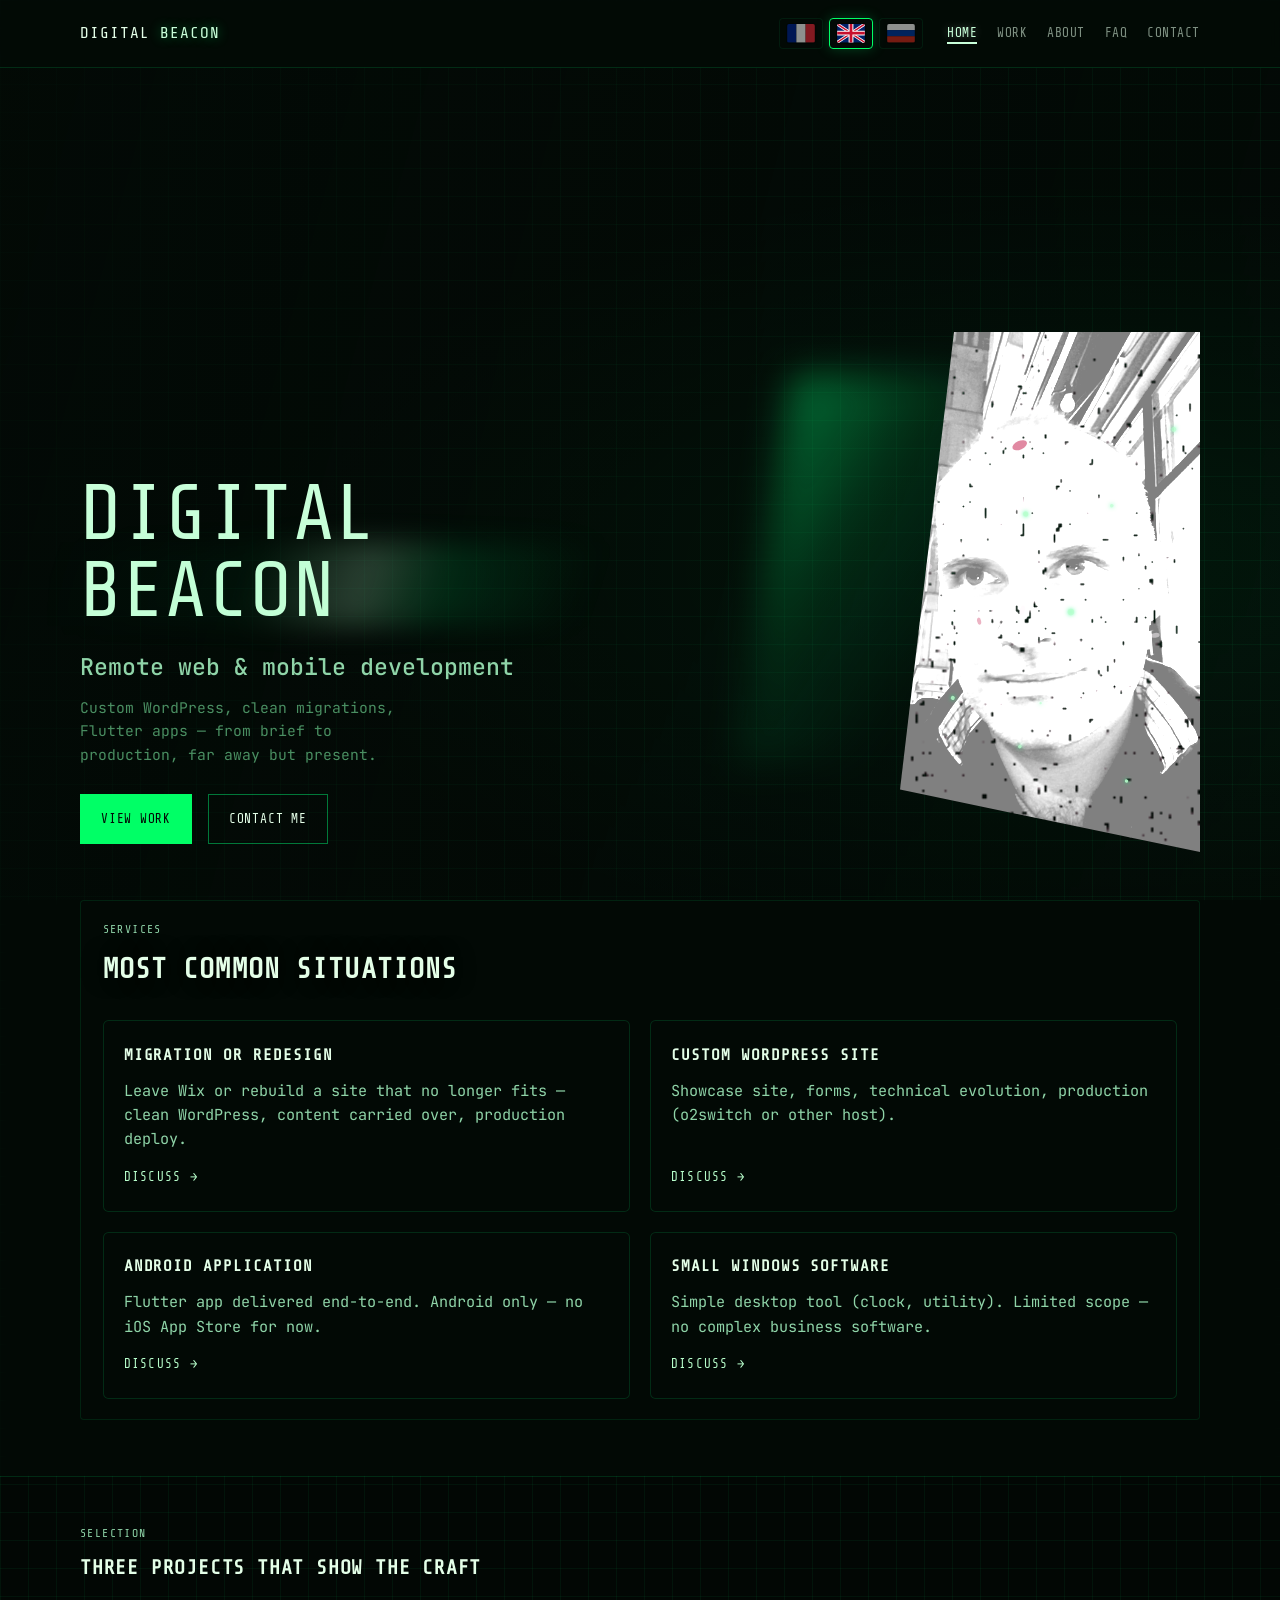
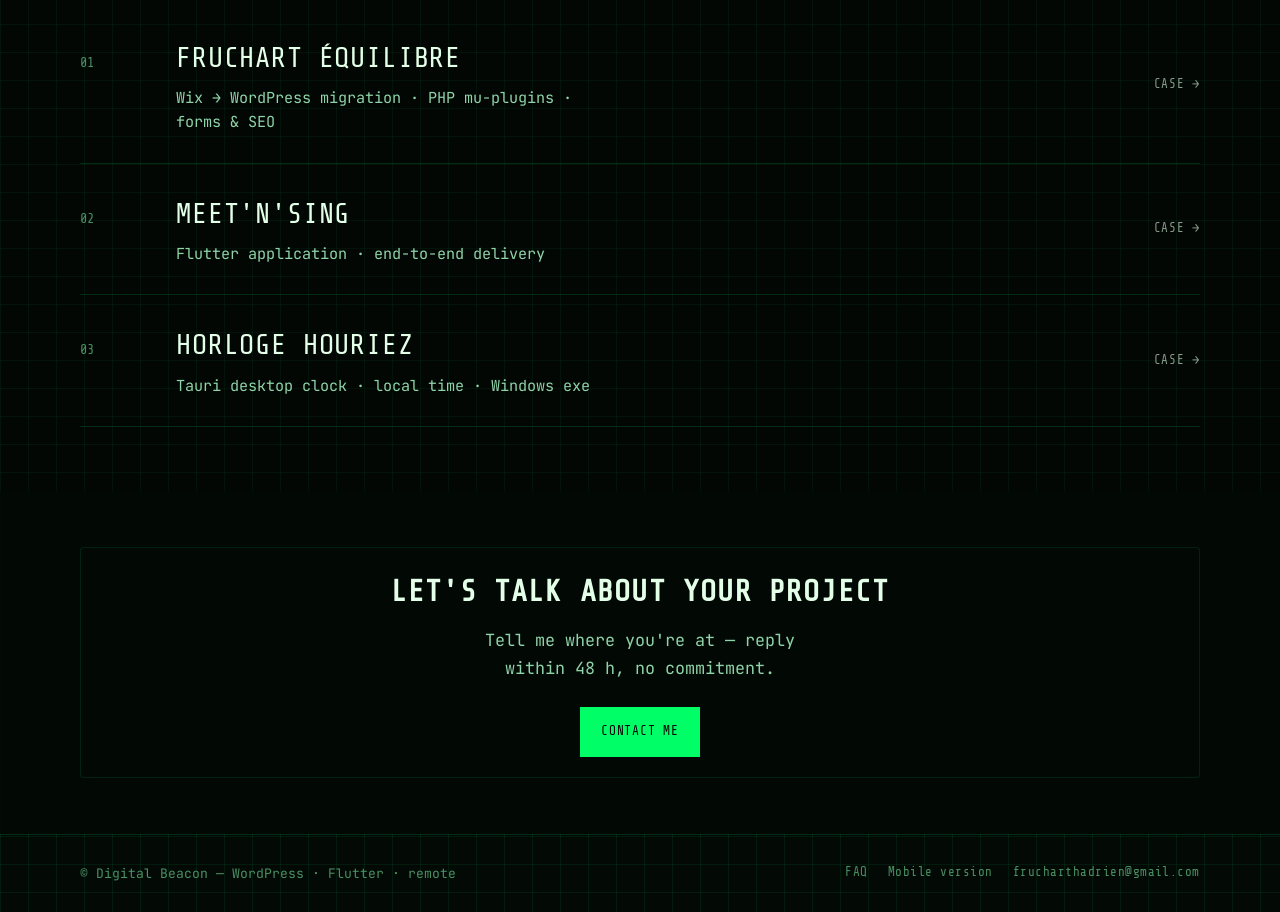
==== commit d3a08eaa: "FAQ, accueil situations et a propos enrichi pour la vitrine live. Ajoute la page FAQ (FR/EN/RU), le " ====
--- a/index.html
+++ b/index.html
@@ -3,6 +3,8 @@
 <head>
   <meta charset="utf-8" />
   <meta name="viewport" content="width=device-width, initial-scale=1" />
+  <link rel="icon" href="/assets/favicon.svg" type="image/svg+xml" />
+  <link rel="apple-touch-icon" href="/assets/apple-touch-icon.png" />
   <title>Phare numérique — Développement web &amp; mobile à distance</title>
   <meta name="description" content="Phare numérique — WordPress, Elementor, PHP et Flutter. Sites sur mesure, migrations, apps — à distance." />
   <meta property="og:title" content="Phare numérique — Développement web & mobile" />
@@ -12,8 +14,8 @@
   <link rel="preconnect" href="https://fonts.googleapis.com" />
   <link rel="preconnect" href="https://fonts.gstatic.com" crossorigin />
   <link href="https://fonts.googleapis.com/css2?family=JetBrains+Mono:wght@400;500;600;700&amp;family=Share+Tech+Mono&amp;display=swap" rel="stylesheet" />
-  <link rel="stylesheet" href="css/main.css?v=20260815" />
-  <script src="js/mobile-persist.js?v=20260815"></script>
+  <link rel="stylesheet" href="css/main.css?v=20260826" />
+  <script src="js/mobile-persist.js?v=20260826"></script>
 </head>
 <body data-page="index">
   <canvas id="matrix-canvas" class="matrix-canvas" aria-hidden="true"></canvas>
@@ -28,6 +30,7 @@
           <a href="index.html" aria-current="page" data-i18n="nav.home">Accueil</a>
           <a href="travaux.html" data-i18n="nav.works">Travaux</a>
           <a href="a-propos.html" data-i18n="nav.about">À propos</a>
+          <a href="faq.html" data-i18n="nav.faq">FAQ</a>
           <a href="contact.html" data-i18n="nav.contact">Contact</a>
         </nav>
       </div>
@@ -53,6 +56,35 @@
             <img src="assets/portrait.jpg" alt="" width="720" height="960" decoding="async" />
           </div>
         </figure>
+      </div>
+    </section>
+
+    <section class="section section--situations" aria-labelledby="situations-title">
+      <div class="wrap">
+        <p class="eyebrow reveal" data-i18n="index.sit.eyebrow">Interventions</p>
+        <h2 class="situations-title reveal" id="situations-title" data-i18n="index.sit.title">Les situations les plus fréquentes</h2>
+        <ul class="situations-grid">
+          <li class="situation-card reveal">
+            <h3 class="situation-card__title" data-i18n="index.sit.c1.title">Migration ou refonte</h3>
+            <p class="situation-card__desc" data-i18n="index.sit.c1.desc">Quitter Wix ou refaire un site qui ne convient plus — WordPress propre, contenu repris, mise en ligne.</p>
+            <a class="situation-card__link" href="contact.html" data-i18n="index.sit.cta">En parler →</a>
+          </li>
+          <li class="situation-card reveal">
+            <h3 class="situation-card__title" data-i18n="index.sit.c2.title">Site WordPress sur mesure</h3>
+            <p class="situation-card__desc" data-i18n="index.sit.c2.desc">Vitrine, formulaires, évolution technique, mise en prod (o2switch ou autre hébergeur).</p>
+            <a class="situation-card__link" href="contact.html" data-i18n="index.sit.cta">En parler →</a>
+          </li>
+          <li class="situation-card reveal">
+            <h3 class="situation-card__title" data-i18n="index.sit.c3.title">Application Android</h3>
+            <p class="situation-card__desc" data-i18n="index.sit.c3.desc">App Flutter livrée end-to-end. Android uniquement — pas d'App Store iOS pour l'instant.</p>
+            <a class="situation-card__link" href="contact.html" data-i18n="index.sit.cta">En parler →</a>
+          </li>
+          <li class="situation-card reveal">
+            <h3 class="situation-card__title" data-i18n="index.sit.c4.title">Petit logiciel Windows</h3>
+            <p class="situation-card__desc" data-i18n="index.sit.c4.desc">Outil bureau simple (type horloge, utilitaire). Scope limité — pas de logiciel métier complexe.</p>
+            <a class="situation-card__link" href="contact.html" data-i18n="index.sit.cta">En parler →</a>
+          </li>
+        </ul>
       </div>
     </section>
 
@@ -94,12 +126,21 @@
         </ul>
       </div>
     </section>
+
+    <section class="home-cta section" aria-labelledby="home-cta-title">
+      <div class="wrap reveal">
+        <h2 class="home-cta__title" id="home-cta-title" data-i18n="index.homeCta.title">Parlons de votre projet</h2>
+        <p class="home-cta__lead" data-i18n="index.homeCta.lead">Décrivez où vous en êtes — réponse sous 48 h, sans engagement.</p>
+        <a class="btn btn--primary" href="contact.html" data-i18n="index.cta.contact">Me contacter</a>
+      </div>
+    </section>
   </main>
 
   <footer class="site-footer">
     <div class="site-footer__inner">
       <span data-i18n="common.footerTag">© Phare numérique — WordPress · Flutter · à distance</span>
       <span class="site-footer__links">
+        <a href="faq.html" data-i18n="common.faqLink">FAQ</a>
         <a href="mobile.html" class="mobile-enter-link" data-set-mobile data-i18n="common.mobileVersion">Version mobile</a>
         <a href="index.html" class="mobile-exit-link" data-clear-mobile data-i18n="common.desktopVersion">Version bureau</a>
         <a href="mailto:frucharthadrien@gmail.com">frucharthadrien@gmail.com</a>
@@ -107,10 +148,10 @@
     </div>
   </footer>
 
-  <script src="js/i18n.js?v=20260815" defer></script>
-  <script src="js/nav-menu.js?v=20260815" defer></script>
-  <script src="js/matrix.js?v=20260815" defer></script>
-  <script src="js/portrait-gommage.js?v=20260815" defer></script>
-  <script src="js/main.js?v=20260815" defer></script>
+  <script src="js/i18n.js?v=20260826" defer></script>
+  <script src="js/nav-menu.js?v=20260826" defer></script>
+  <script src="js/matrix.js?v=20260826" defer></script>
+  <script src="js/portrait-gommage.js?v=20260826" defer></script>
+  <script src="js/main.js?v=20260826" defer></script>
 </body>
 </html>
--- a/css/main.css
+++ b/css/main.css
@@ -1337,6 +1337,7 @@
   .nav a:nth-child(2) { margin-right: 12px; }
   .nav a:nth-child(3) { margin-right: 24px; }
   .nav a:nth-child(4) { margin-right: 36px; }
+  .nav a:nth-child(5) { margin-right: 48px; }
 
   .nav[data-menu-state="opening"] a {
     overflow: hidden;
@@ -1348,6 +1349,7 @@
   .nav[data-menu-state="opening"] a:nth-child(2) { animation-delay: 0.08s; }
   .nav[data-menu-state="opening"] a:nth-child(3) { animation-delay: 0.12s; }
   .nav[data-menu-state="opening"] a:nth-child(4) { animation-delay: 0.16s; }
+  .nav[data-menu-state="opening"] a:nth-child(5) { animation-delay: 0.20s; }
 
   .nav[data-menu-state="open"] a {
     max-height: none;
@@ -1363,10 +1365,11 @@
     animation: phNavFold 0.34s ease both;
   }
 
-  .nav[data-menu-state="closing"] a:nth-child(4) { animation-delay: 0.04s; }
-  .nav[data-menu-state="closing"] a:nth-child(3) { animation-delay: 0.08s; }
-  .nav[data-menu-state="closing"] a:nth-child(2) { animation-delay: 0.12s; }
-  .nav[data-menu-state="closing"] a:nth-child(1) { animation-delay: 0.16s; }
+  .nav[data-menu-state="closing"] a:nth-child(5) { animation-delay: 0.04s; }
+  .nav[data-menu-state="closing"] a:nth-child(4) { animation-delay: 0.08s; }
+  .nav[data-menu-state="closing"] a:nth-child(3) { animation-delay: 0.12s; }
+  .nav[data-menu-state="closing"] a:nth-child(2) { animation-delay: 0.16s; }
+  .nav[data-menu-state="closing"] a:nth-child(1) { animation-delay: 0.20s; }
 
   .work-item {
     grid-template-columns: 2.5rem 1fr;
@@ -1524,6 +1527,7 @@
 html.force-mobile .nav a:nth-child(2) { margin-right: 12px; }
 html.force-mobile .nav a:nth-child(3) { margin-right: 24px; }
 html.force-mobile .nav a:nth-child(4) { margin-right: 36px; }
+html.force-mobile .nav a:nth-child(5) { margin-right: 48px; }
 
 html.force-mobile .nav[data-menu-state="opening"] a {
   overflow: hidden;
@@ -1535,6 +1539,7 @@
 html.force-mobile .nav[data-menu-state="opening"] a:nth-child(2) { animation-delay: 0.08s; }
 html.force-mobile .nav[data-menu-state="opening"] a:nth-child(3) { animation-delay: 0.12s; }
 html.force-mobile .nav[data-menu-state="opening"] a:nth-child(4) { animation-delay: 0.16s; }
+html.force-mobile .nav[data-menu-state="opening"] a:nth-child(5) { animation-delay: 0.20s; }
 
 html.force-mobile .nav[data-menu-state="open"] a {
   max-height: none;
@@ -1550,10 +1555,11 @@
   animation: phNavFold 0.34s ease both;
 }
 
-html.force-mobile .nav[data-menu-state="closing"] a:nth-child(4) { animation-delay: 0.04s; }
-html.force-mobile .nav[data-menu-state="closing"] a:nth-child(3) { animation-delay: 0.08s; }
-html.force-mobile .nav[data-menu-state="closing"] a:nth-child(2) { animation-delay: 0.12s; }
-html.force-mobile .nav[data-menu-state="closing"] a:nth-child(1) { animation-delay: 0.16s; }
+html.force-mobile .nav[data-menu-state="closing"] a:nth-child(5) { animation-delay: 0.04s; }
+html.force-mobile .nav[data-menu-state="closing"] a:nth-child(4) { animation-delay: 0.08s; }
+html.force-mobile .nav[data-menu-state="closing"] a:nth-child(3) { animation-delay: 0.12s; }
+html.force-mobile .nav[data-menu-state="closing"] a:nth-child(2) { animation-delay: 0.16s; }
+html.force-mobile .nav[data-menu-state="closing"] a:nth-child(1) { animation-delay: 0.20s; }
 
 html.force-mobile .work-item {
   grid-template-columns: 2.5rem 1fr;
@@ -1722,3 +1728,555 @@
     animation: none !important;
   }
 }
+
+/* —— Tarifs —— */
+.pricing-grid {
+  display: grid;
+  gap: 1.25rem;
+  grid-template-columns: 1fr;
+}
+
+@media (min-width: 720px) {
+  .pricing-grid {
+    grid-template-columns: repeat(3, 1fr);
+    align-items: stretch;
+  }
+}
+
+.pricing-card {
+  margin: 0;
+  padding: 1.5rem 1.35rem 1.65rem;
+  border: 1px solid var(--line);
+  border-radius: 0.35rem;
+  background: rgba(3, 10, 6, 0.72);
+  box-shadow: 0 0 0 1px rgba(0, 0, 0, 0.35);
+  display: flex;
+  flex-direction: column;
+  transition: border-color 0.25s var(--ease), box-shadow 0.25s var(--ease), transform 0.25s var(--ease);
+}
+
+.pricing-card:hover {
+  border-color: rgba(0, 255, 120, 0.35);
+  box-shadow:
+    0 0 0 1px rgba(0, 255, 120, 0.2),
+    0 12px 36px rgba(0, 0, 0, 0.45);
+  transform: translateY(-4px);
+}
+
+.pricing-card--featured {
+  border-color: rgba(255, 110, 199, 0.45);
+  background: rgba(8, 14, 10, 0.88);
+  box-shadow:
+    0 0 0 1px rgba(255, 110, 199, 0.25),
+    0 0 28px rgba(0, 255, 120, 0.08);
+}
+
+.pricing-card--featured:hover {
+  border-color: rgba(255, 110, 199, 0.6);
+  box-shadow:
+    0 0 0 1px rgba(255, 110, 199, 0.35),
+    0 16px 40px rgba(0, 0, 0, 0.5);
+}
+
+.pricing-card__kicker {
+  margin: 0 0 0.5rem;
+  font-family: var(--font-display);
+  font-size: 0.72rem;
+  letter-spacing: 0.12em;
+  text-transform: uppercase;
+  color: var(--muted);
+}
+
+.pricing-card--featured .pricing-card__kicker {
+  color: var(--matrix-bright);
+}
+
+.pricing-card__title {
+  margin: 0 0 0.85rem;
+  font-family: var(--font-display);
+  font-size: 1.15rem;
+  font-weight: 400;
+  letter-spacing: 0.04em;
+  text-transform: uppercase;
+  color: var(--paper);
+}
+
+.pricing-card__price {
+  margin: 0;
+  font-size: 0.88rem;
+  color: var(--ink-soft);
+  line-height: 1.3;
+}
+
+.pricing-card__price strong {
+  display: block;
+  margin-top: 0.15rem;
+  font-family: var(--font-display);
+  font-size: 1.85rem;
+  font-weight: 400;
+  letter-spacing: 0.02em;
+  color: var(--matrix-bright);
+}
+
+.pricing-card__unit {
+  margin: 0.35rem 0 1rem;
+  font-size: 0.82rem;
+  color: var(--muted);
+}
+
+.pricing-card__desc {
+  margin: 0 0 1rem;
+  font-size: 0.92rem;
+  color: var(--ink);
+  line-height: 1.5;
+  flex-grow: 1;
+}
+
+.pricing-card__list {
+  margin: 0;
+  padding: 0;
+  list-style: none;
+  border-top: 1px solid var(--line);
+  padding-top: 0.85rem;
+}
+
+.pricing-card__list li {
+  position: relative;
+  padding-left: 1rem;
+  margin-bottom: 0.45rem;
+  font-size: 0.85rem;
+  color: var(--ink-soft);
+  line-height: 1.45;
+}
+
+.pricing-card__list li::before {
+  content: "›";
+  position: absolute;
+  left: 0;
+  color: var(--matrix);
+}
+
+.pricing-details {
+  display: grid;
+  gap: 2rem;
+}
+
+@media (min-width: 720px) {
+  .pricing-details {
+    grid-template-columns: 1fr 1fr;
+    gap: 2.5rem;
+  }
+}
+
+.pricing-details__col h2 {
+  margin-top: 0;
+}
+
+/* ——— Contact form ——— */
+
+.contact-layout {
+  max-width: 36rem;
+}
+
+.contact-form__filter {
+  margin: 0 0 1.75rem;
+  padding: 0.85rem 1rem;
+  font-size: 0.92rem;
+  line-height: 1.55;
+  color: var(--ink-soft);
+  border: 1px solid rgba(0, 255, 136, 0.22);
+  border-radius: 2px;
+  background: rgba(0, 12, 8, 0.55);
+  text-shadow: 0 1px 10px rgba(0, 0, 0, 0.85);
+}
+
+.contact-form {
+  display: grid;
+  gap: 1.25rem;
+}
+
+.contact-form__honeypot {
+  position: absolute;
+  left: -9999px;
+  width: 1px;
+  height: 1px;
+  opacity: 0;
+  pointer-events: none;
+}
+
+.form-field {
+  display: grid;
+  gap: 0.45rem;
+}
+
+.form-field label {
+  font-family: var(--font-display);
+  font-size: 0.78rem;
+  letter-spacing: 0.12em;
+  text-transform: uppercase;
+  color: var(--matrix-bright);
+  text-shadow: 0 0 16px rgba(0, 255, 136, 0.25);
+}
+
+.contact-form input[type="text"],
+.contact-form input[type="email"],
+.contact-form select,
+.contact-form textarea {
+  width: 100%;
+  min-height: 2.85rem;
+  padding: 0.65rem 0.85rem;
+  font-family: var(--font-body);
+  font-size: 1rem;
+  line-height: 1.45;
+  color: var(--paper);
+  background: rgba(0, 8, 6, 0.72);
+  border: 1px solid rgba(0, 255, 136, 0.28);
+  border-radius: 2px;
+  box-shadow: inset 0 0 24px rgba(0, 0, 0, 0.35);
+  transition: border-color 0.2s var(--ease), box-shadow 0.2s var(--ease);
+}
+
+.contact-form textarea {
+  min-height: 8.5rem;
+  resize: vertical;
+}
+
+.contact-form select {
+  cursor: pointer;
+  appearance: none;
+  background-image:
+    linear-gradient(45deg, transparent 50%, var(--matrix) 50%),
+    linear-gradient(135deg, var(--matrix) 50%, transparent 50%);
+  background-position:
+    calc(100% - 1.15rem) calc(50% - 0.2rem),
+    calc(100% - 0.75rem) calc(50% - 0.2rem);
+  background-size: 6px 6px, 6px 6px;
+  background-repeat: no-repeat;
+  padding-right: 2.25rem;
+}
+
+.contact-form input:focus,
+.contact-form select:focus,
+.contact-form textarea:focus {
+  outline: none;
+  border-color: var(--matrix-bright);
+  box-shadow:
+    inset 0 0 24px rgba(0, 0, 0, 0.35),
+    0 0 0 2px rgba(0, 255, 136, 0.18);
+}
+
+.contact-form input:invalid:not(:placeholder-shown):not(:focus),
+.contact-form textarea:invalid:not(:placeholder-shown):not(:focus) {
+  border-color: rgba(255, 120, 120, 0.55);
+}
+
+.contact-form__submit {
+  justify-self: start;
+  margin-top: 0.35rem;
+  min-height: 2.85rem;
+  padding-inline: 1.35rem;
+  cursor: pointer;
+}
+
+.contact-form__trust {
+  margin: 0;
+  font-size: 0.88rem;
+  color: var(--ink-soft);
+  line-height: 1.5;
+}
+
+.contact-form__alt {
+  margin: 2rem 0 0;
+  font-size: 0.95rem;
+  color: var(--ink-soft);
+}
+
+.contact-form__success {
+  padding: 1.25rem 1rem;
+  border: 1px solid rgba(0, 255, 136, 0.45);
+  border-radius: 2px;
+  background: rgba(0, 24, 16, 0.65);
+  box-shadow: 0 0 28px rgba(0, 255, 136, 0.12);
+}
+
+.contact-form__success-lead {
+  margin: 0;
+  font-size: 1.05rem;
+  color: var(--paper);
+  line-height: 1.6;
+  text-shadow: 0 1px 12px rgba(0, 0, 0, 0.88);
+}
+
+.section--contact {
+  padding-top: 0;
+}
+
+.contact-form__warn {
+  margin: 0 0 1.25rem;
+  padding: 0.85rem 1rem;
+  font-size: 0.88rem;
+  line-height: 1.55;
+  color: #ffc9a8;
+  border: 1px solid rgba(255, 160, 80, 0.45);
+  border-radius: 2px;
+  background: rgba(32, 12, 4, 0.72);
+}
+
+.contact-confirm {
+  padding: 1.5rem 0 0.5rem;
+}
+
+.contact-confirm__eyebrow {
+  margin: 0 0 0.65rem;
+  font-family: var(--font-display);
+  font-size: 0.78rem;
+  letter-spacing: 0.14em;
+  text-transform: uppercase;
+  color: var(--matrix-bright);
+}
+
+.contact-confirm__title {
+  margin: 0 0 1rem;
+  font-family: var(--font-display);
+  font-size: clamp(1.65rem, 4vw, 2.15rem);
+  letter-spacing: 0.03em;
+  text-transform: uppercase;
+  color: var(--paper);
+  text-shadow: 0 0 24px rgba(0, 255, 136, 0.2);
+}
+
+.contact-confirm__lead,
+.contact-confirm__note {
+  margin: 0 0 1rem;
+  font-size: 1.05rem;
+  line-height: 1.65;
+  color: var(--paper);
+  text-shadow: 0 1px 12px rgba(0, 0, 0, 0.88);
+}
+
+.contact-confirm__note {
+  color: var(--ink-soft);
+  font-size: 0.95rem;
+}
+
+.contact-confirm__actions {
+  margin-top: 1.75rem;
+}
+
+.contact-form__error {
+  margin: 0.5rem 0 0;
+  font-size: 0.88rem;
+  line-height: 1.5;
+  color: #ffb4a8;
+}
+
+.contact-form__submit:disabled {
+  opacity: 0.45;
+  cursor: not-allowed;
+  transform: none;
+  box-shadow: none;
+}
+
+/* ——— Situations (accueil) ——— */
+
+.section--situations {
+  padding-top: 0;
+}
+
+.situations-title {
+  margin: 0 0 1.75rem;
+  font-family: var(--font-display);
+  font-size: clamp(1.35rem, 3.5vw, 1.75rem);
+  letter-spacing: 0.04em;
+  text-transform: uppercase;
+  color: var(--paper);
+  text-shadow: 0 0 20px rgba(0, 0, 0, 0.9);
+}
+
+.situations-grid {
+  list-style: none;
+  margin: 0;
+  padding: 0;
+  display: grid;
+  gap: 1.15rem;
+  grid-template-columns: 1fr;
+}
+
+@media (min-width: 640px) {
+  .situations-grid {
+    grid-template-columns: repeat(2, 1fr);
+    gap: 1.25rem;
+  }
+}
+
+.situation-card {
+  margin: 0;
+  padding: 1.35rem 1.25rem 1.45rem;
+  border: 1px solid var(--line);
+  border-radius: 0.35rem;
+  background: rgba(3, 10, 6, 0.72);
+  display: flex;
+  flex-direction: column;
+  transition: border-color 0.25s var(--ease), box-shadow 0.25s var(--ease), transform 0.25s var(--ease);
+}
+
+.situation-card:hover {
+  border-color: rgba(0, 255, 120, 0.35);
+  box-shadow: 0 12px 36px rgba(0, 0, 0, 0.45);
+  transform: translateY(-4px);
+}
+
+.situation-card__title {
+  margin: 0 0 0.65rem;
+  font-family: var(--font-display);
+  font-size: 1rem;
+  letter-spacing: 0.06em;
+  text-transform: uppercase;
+  color: var(--paper);
+}
+
+.situation-card__desc {
+  margin: 0 0 1rem;
+  flex: 1;
+  font-size: 0.95rem;
+  line-height: 1.6;
+  color: var(--ink-soft);
+}
+
+.situation-card__link {
+  font-family: var(--font-display);
+  font-size: 0.78rem;
+  letter-spacing: 0.1em;
+  text-transform: uppercase;
+  text-decoration: none;
+  color: var(--matrix-bright);
+}
+
+.situation-card__link:hover {
+  text-decoration: underline;
+}
+
+/* ——— CTA accueil ——— */
+
+.home-cta {
+  text-align: center;
+  padding-bottom: 3.5rem;
+}
+
+.home-cta__title {
+  margin: 0 0 0.75rem;
+  font-family: var(--font-display);
+  font-size: clamp(1.35rem, 3.5vw, 1.85rem);
+  letter-spacing: 0.04em;
+  text-transform: uppercase;
+  color: var(--paper);
+}
+
+.home-cta__lead {
+  margin: 0 0 1.5rem;
+  font-size: 1.05rem;
+  line-height: 1.65;
+  color: var(--ink-soft);
+  max-width: 36ch;
+  margin-left: auto;
+  margin-right: auto;
+}
+
+/* ——— FAQ ——— */
+
+.section--faq {
+  padding-top: 0;
+  padding-bottom: 3rem;
+}
+
+.faq-title {
+  margin: 0 0 1.25rem;
+  font-family: var(--font-display);
+  font-size: clamp(1.2rem, 3vw, 1.5rem);
+  letter-spacing: 0.04em;
+  text-transform: uppercase;
+  color: var(--paper);
+}
+
+.faq-list {
+  display: grid;
+  gap: 0.65rem;
+}
+
+.faq-item {
+  border: 1px solid rgba(0, 255, 136, 0.22);
+  border-radius: 2px;
+  background: rgba(0, 12, 8, 0.55);
+}
+
+.faq-item summary {
+  padding: 0.85rem 1rem;
+  font-family: var(--font-display);
+  font-size: 0.82rem;
+  letter-spacing: 0.06em;
+  text-transform: uppercase;
+  color: var(--paper);
+  cursor: pointer;
+  list-style: none;
+}
+
+.faq-item summary::-webkit-details-marker {
+  display: none;
+}
+
+.faq-item summary::after {
+  content: "+";
+  float: right;
+  color: var(--matrix-bright);
+  font-weight: 600;
+}
+
+.faq-item[open] summary::after {
+  content: "−";
+}
+
+.faq-item summary:hover {
+  color: var(--matrix-bright);
+}
+
+.faq-item p {
+  margin: 0;
+  padding: 0 1rem 1rem;
+  font-size: 0.95rem;
+  line-height: 1.65;
+  color: var(--ink-soft);
+}
+
+.contact-faq-link {
+  margin: 0 0 1.25rem;
+  font-size: 0.92rem;
+}
+
+.contact-faq-link a {
+  color: var(--matrix-bright);
+  text-decoration: none;
+}
+
+.contact-faq-link a:hover {
+  text-decoration: underline;
+}
+
+.faq-cta {
+  margin: 2rem 0 0;
+  text-align: center;
+}
+
+@media (max-width: 760px) {
+  .contact-form input[type="text"],
+  .contact-form input[type="email"],
+  .contact-form select,
+  .contact-form textarea {
+    font-size: 16px;
+  }
+
+  .contact-form__submit {
+    width: 100%;
+    justify-self: stretch;
+    text-align: center;
+  }
+}
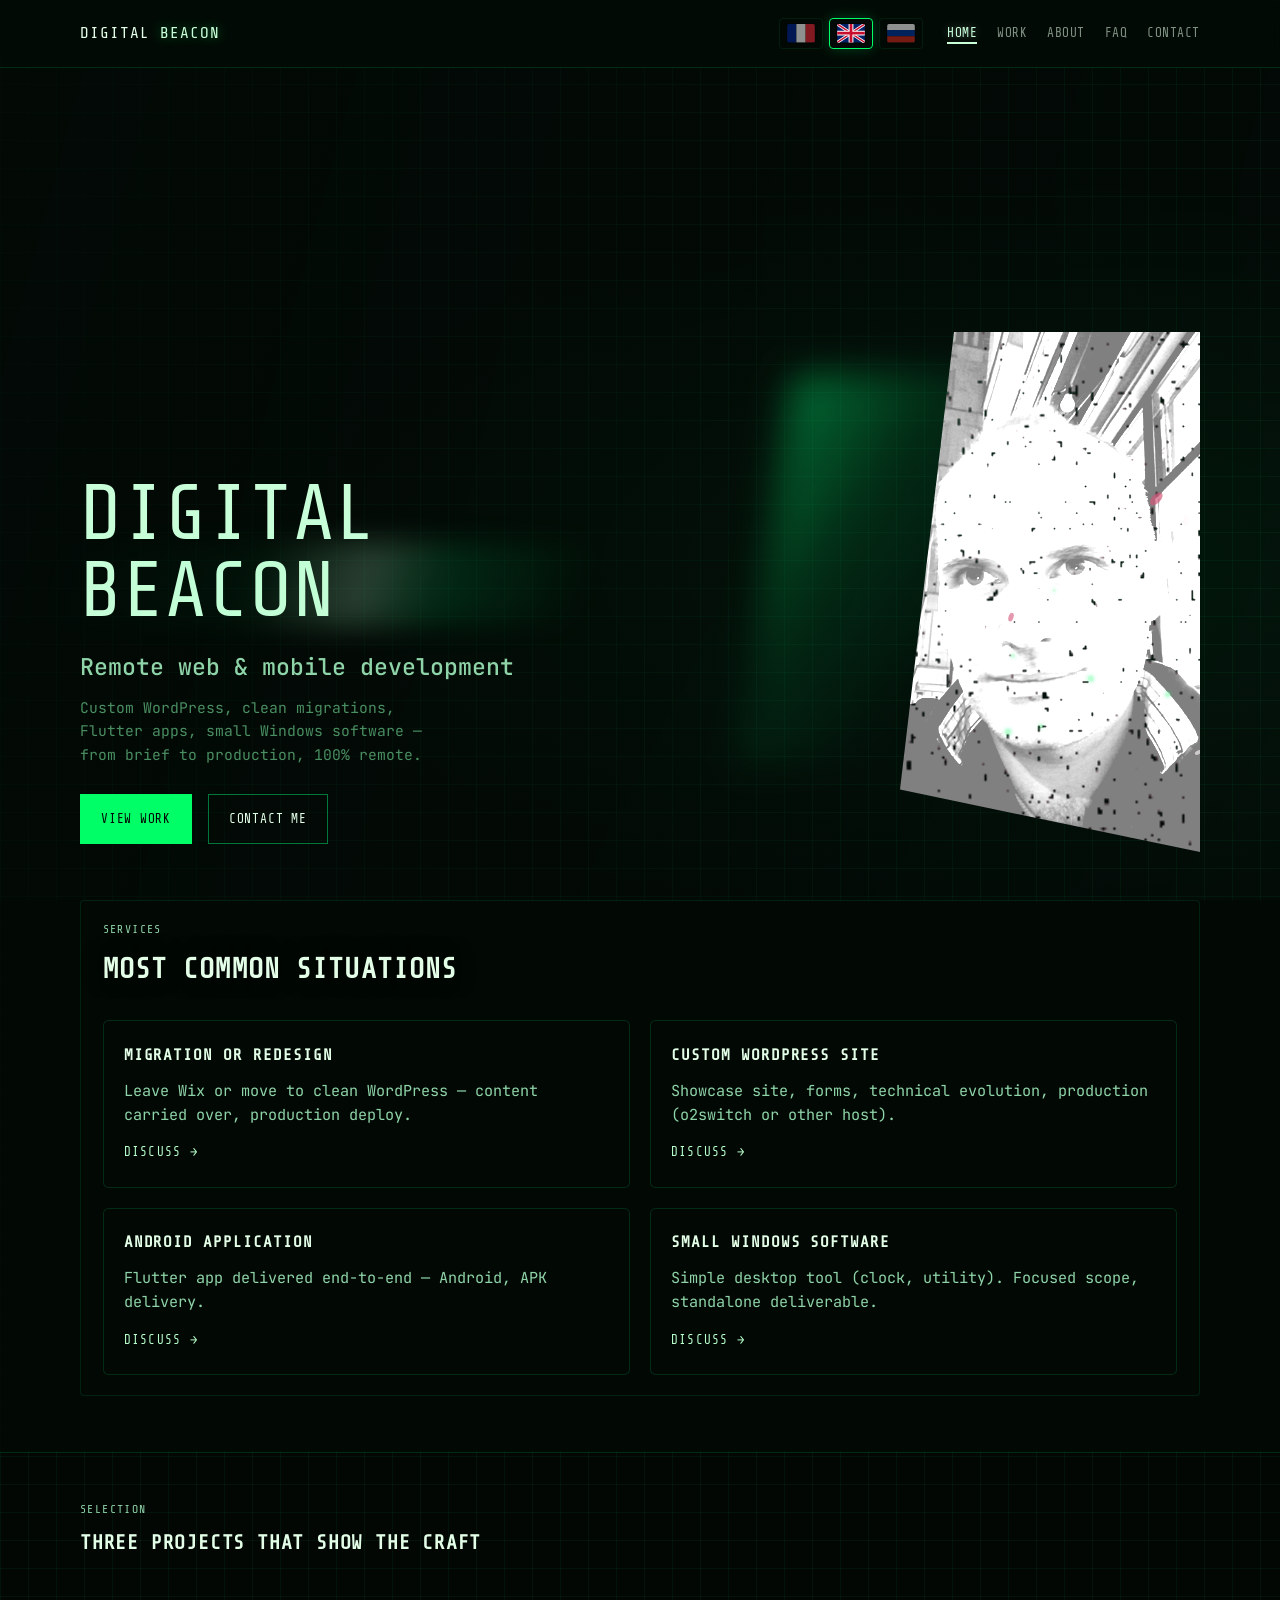
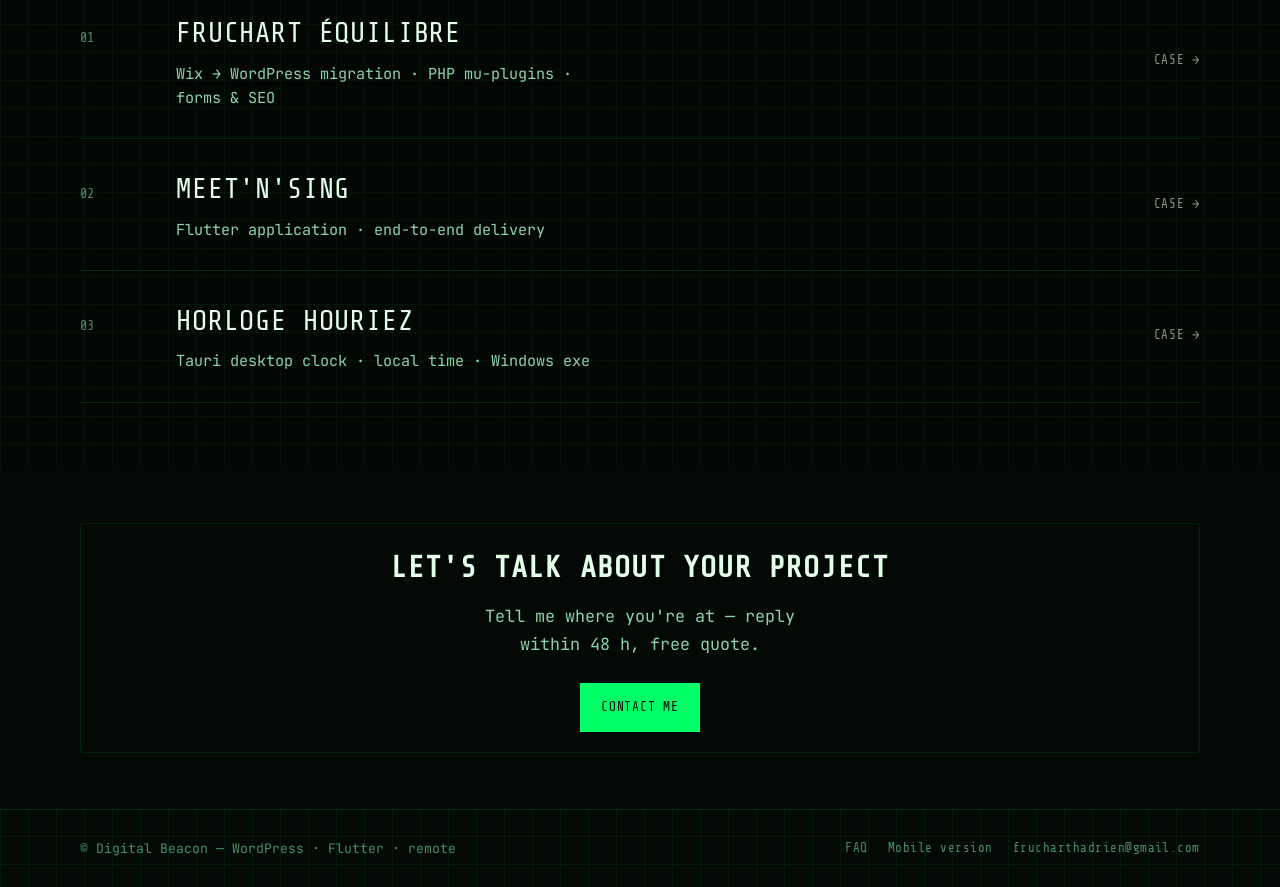
==== commit b3b42b20: "Textes accueil, FAQ, a propos et copywriting positif. Hero, parcours honnete, FAQ depannage conserve" ====
--- a/index.html
+++ b/index.html
@@ -44,7 +44,7 @@
         <div class="hero__content">
           <p class="hero__brand reveal" data-i18n-html="brand.hero">Phare<br /><em>numérique</em></p>
           <h1 class="hero__title reveal" data-i18n="index.hero.title">Développement web &amp; mobile à distance</h1>
-          <p class="hero__lead reveal" data-i18n="index.hero.lead">WordPress sur mesure, migrations propres, apps Flutter — du brief à la prod, depuis loin mais présent.</p>
+          <p class="hero__lead reveal" data-i18n="index.hero.lead">WordPress sur mesure, migrations propres, apps Flutter, petits logiciels Windows — du brief à la prod, 100 % à distance.</p>
           <div class="cta-row reveal">
             <a class="btn btn--primary" href="travaux.html" data-i18n="index.cta.works">Voir les travaux</a>
             <a class="btn btn--ghost" href="contact.html" data-i18n="index.cta.contact">Me contacter</a>
@@ -76,12 +76,12 @@
           </li>
           <li class="situation-card reveal">
             <h3 class="situation-card__title" data-i18n="index.sit.c3.title">Application Android</h3>
-            <p class="situation-card__desc" data-i18n="index.sit.c3.desc">App Flutter livrée end-to-end. Android uniquement — pas d'App Store iOS pour l'instant.</p>
+            <p class="situation-card__desc" data-i18n="index.sit.c3.desc">App Flutter livrée end-to-end — Android, livraison APK.</p>
             <a class="situation-card__link" href="contact.html" data-i18n="index.sit.cta">En parler →</a>
           </li>
           <li class="situation-card reveal">
             <h3 class="situation-card__title" data-i18n="index.sit.c4.title">Petit logiciel Windows</h3>
-            <p class="situation-card__desc" data-i18n="index.sit.c4.desc">Outil bureau simple (type horloge, utilitaire). Scope limité — pas de logiciel métier complexe.</p>
+            <p class="situation-card__desc" data-i18n="index.sit.c4.desc">Outil bureau simple (horloge, utilitaire). Scope ciblé, livrable autonome.</p>
             <a class="situation-card__link" href="contact.html" data-i18n="index.sit.cta">En parler →</a>
           </li>
         </ul>
@@ -130,7 +130,7 @@
     <section class="home-cta section" aria-labelledby="home-cta-title">
       <div class="wrap reveal">
         <h2 class="home-cta__title" id="home-cta-title" data-i18n="index.homeCta.title">Parlons de votre projet</h2>
-        <p class="home-cta__lead" data-i18n="index.homeCta.lead">Décrivez où vous en êtes — réponse sous 48 h, sans engagement.</p>
+        <p class="home-cta__lead" data-i18n="index.homeCta.lead">Décrivez où vous en êtes — réponse sous 48 h, devis gratuit.</p>
         <a class="btn btn--primary" href="contact.html" data-i18n="index.cta.contact">Me contacter</a>
       </div>
     </section>
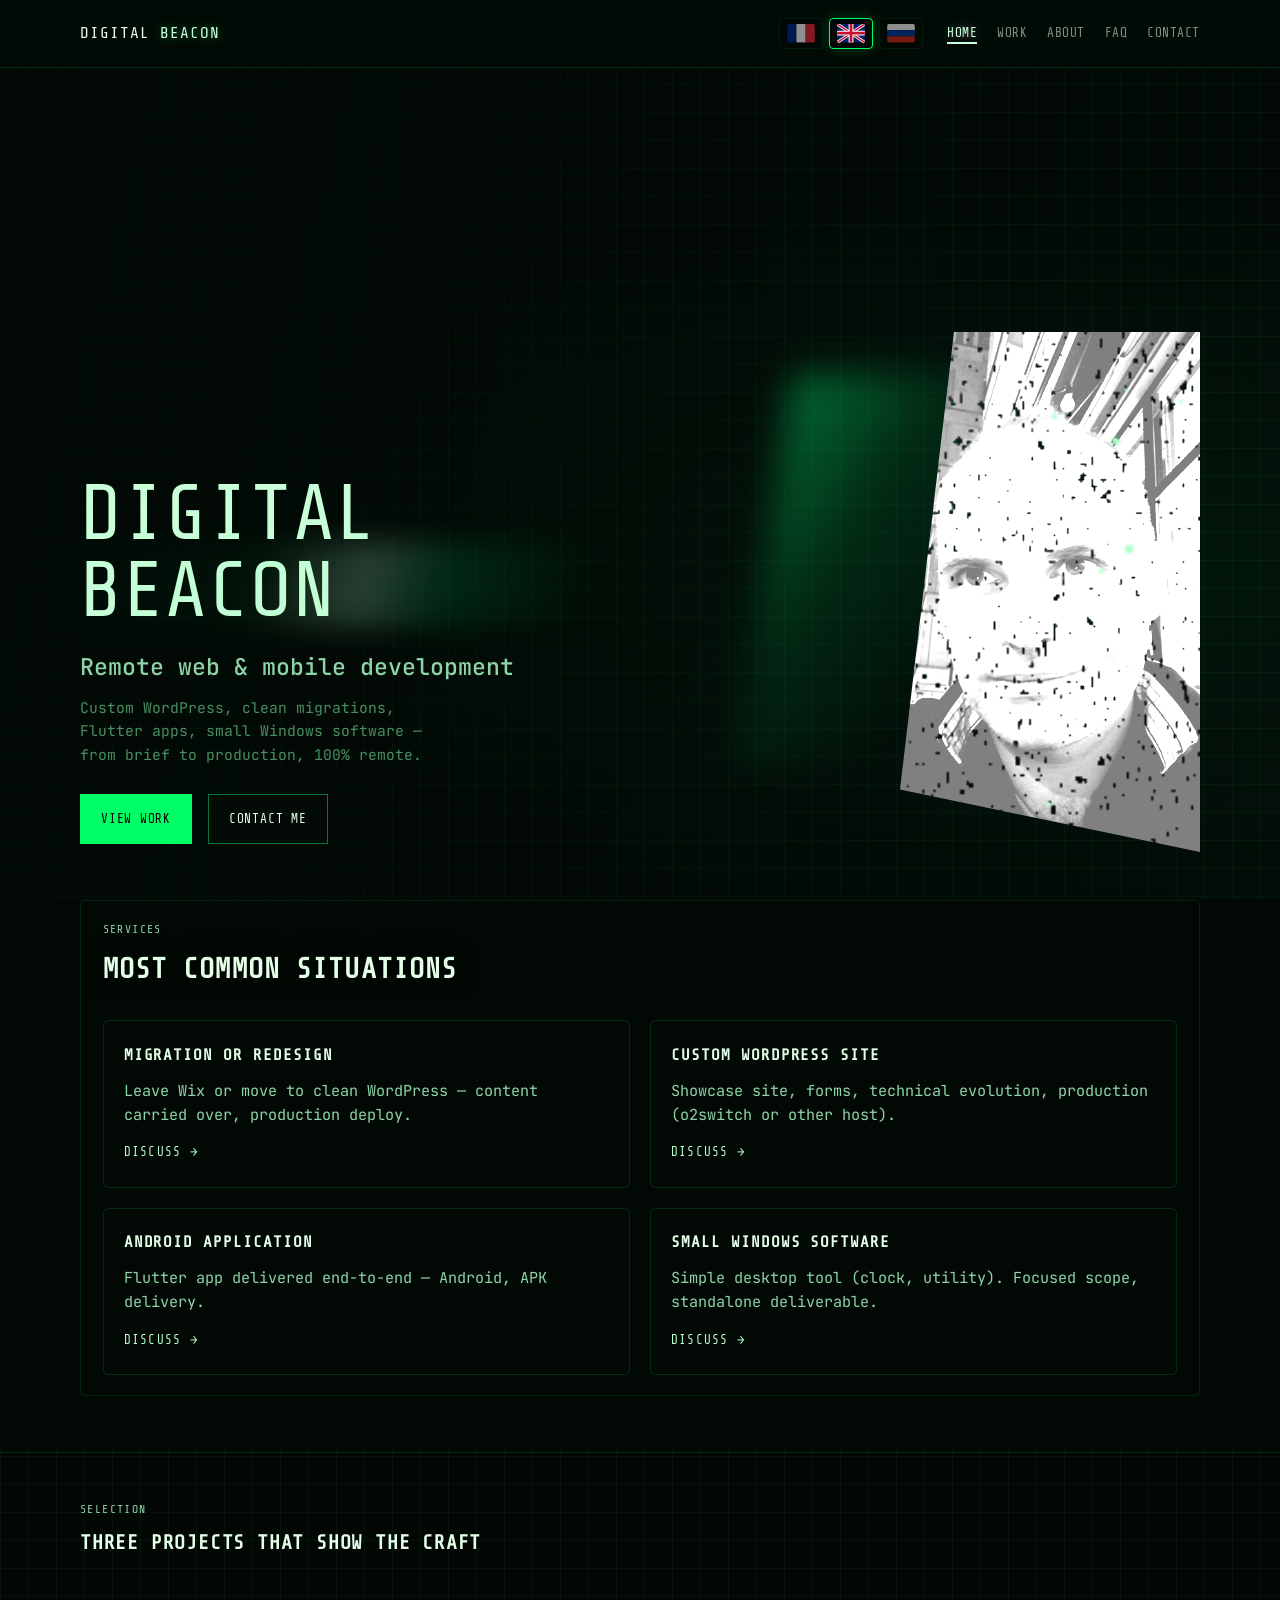
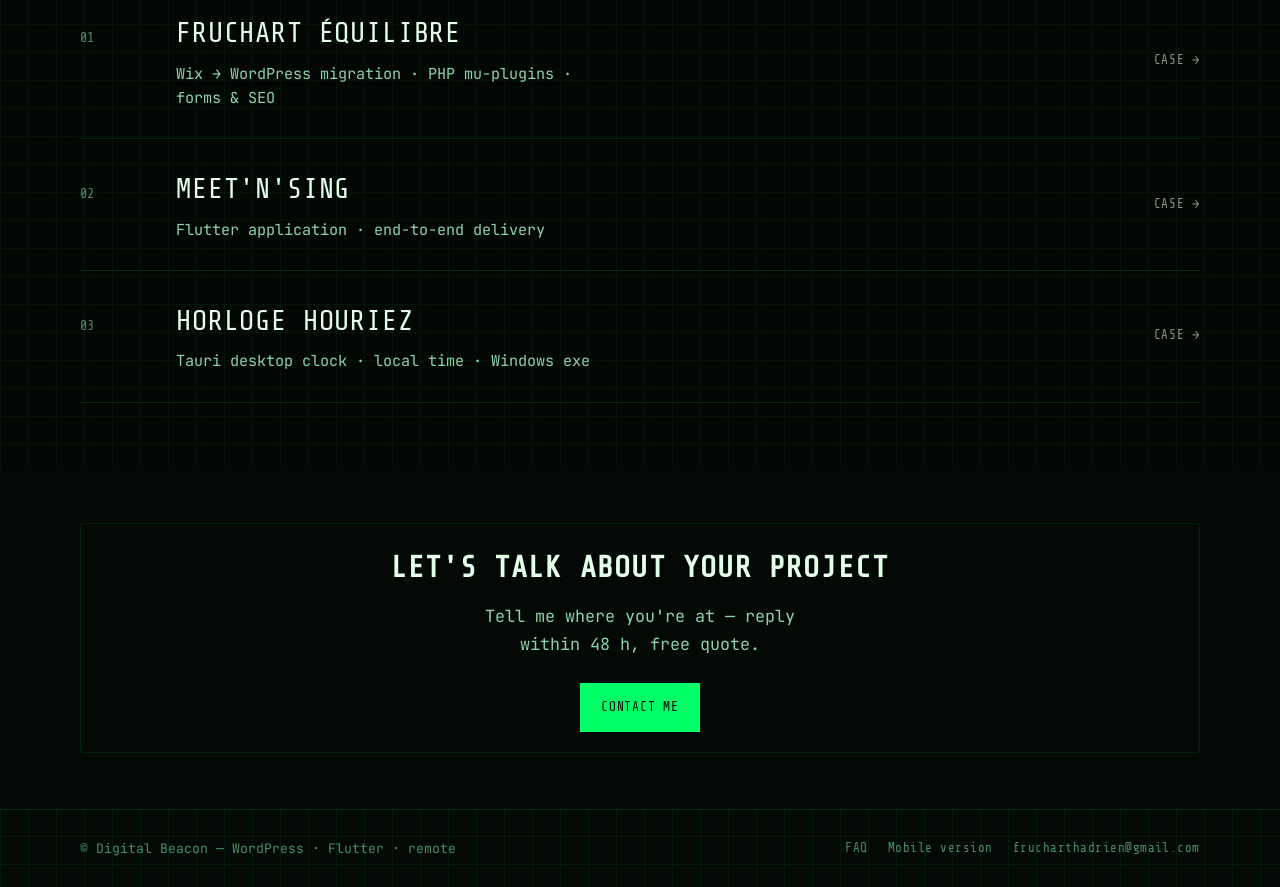
==== commit fa623440: "Migration URL vers phare-numerique.github.io. FormSubmit, og:image, README et cache-bust v=20260811." ====
--- a/index.html
+++ b/index.html
@@ -1,4 +1,4 @@
-<!DOCTYPE html>
+﻿<!DOCTYPE html>
 <html lang="fr">
 <head>
   <meta charset="utf-8" />
@@ -10,12 +10,12 @@
   <meta property="og:title" content="Phare numérique — Développement web & mobile" />
   <meta property="og:description" content="Sites sur mesure, migrations WordPress, Flutter — à distance." />
   <meta property="og:type" content="website" />
-  <meta property="og:image" content="https://frucharthadrien-code.github.io/assets/portrait.jpg" />
+  <meta property="og:image" content="https://phare-numerique.github.io/assets/portrait.jpg" />
   <link rel="preconnect" href="https://fonts.googleapis.com" />
   <link rel="preconnect" href="https://fonts.gstatic.com" crossorigin />
   <link href="https://fonts.googleapis.com/css2?family=JetBrains+Mono:wght@400;500;600;700&amp;family=Share+Tech+Mono&amp;display=swap" rel="stylesheet" />
-  <link rel="stylesheet" href="css/main.css?v=20260826" />
-  <script src="js/mobile-persist.js?v=20260826"></script>
+  <link rel="stylesheet" href="css/main.css?v=20260811" />
+  <script src="js/mobile-persist.js?v=20260811"></script>
 </head>
 <body data-page="index">
   <canvas id="matrix-canvas" class="matrix-canvas" aria-hidden="true"></canvas>
@@ -148,10 +148,10 @@
     </div>
   </footer>
 
-  <script src="js/i18n.js?v=20260826" defer></script>
-  <script src="js/nav-menu.js?v=20260826" defer></script>
-  <script src="js/matrix.js?v=20260826" defer></script>
-  <script src="js/portrait-gommage.js?v=20260826" defer></script>
-  <script src="js/main.js?v=20260826" defer></script>
+  <script src="js/i18n.js?v=20260811" defer></script>
+  <script src="js/nav-menu.js?v=20260811" defer></script>
+  <script src="js/matrix.js?v=20260811" defer></script>
+  <script src="js/portrait-gommage.js?v=20260811" defer></script>
+  <script src="js/main.js?v=20260811" defer></script>
 </body>
 </html>
